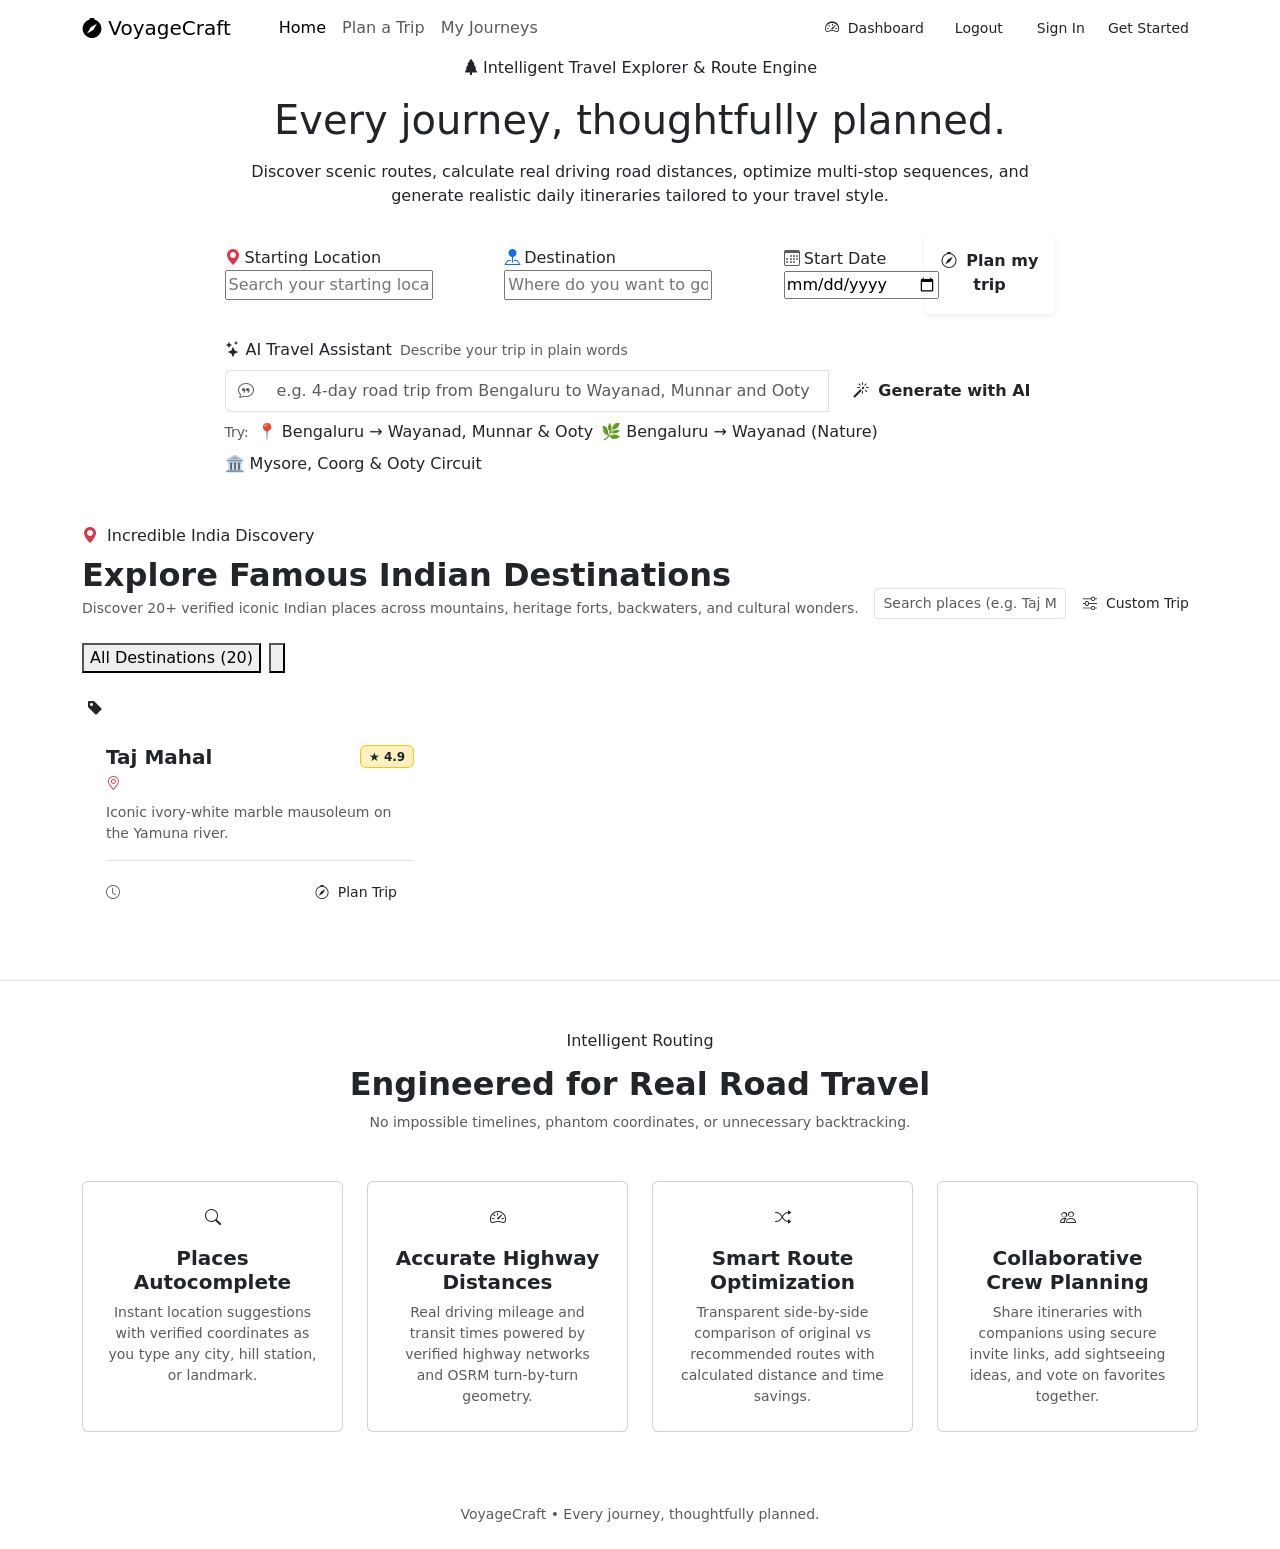
==== src/main/resources/templates/index.html @ 02e1c9e2 "V4" ====
<!DOCTYPE html>
<html lang="en" xmlns:th="http://www.thymeleaf.org">
<head>
    <meta charset="UTF-8">
    <meta name="viewport" content="width=device-width, initial-scale=1.0">
    <title>VoyageCraft — Every journey, thoughtfully planned.</title>
    <!-- Bootstrap 5 CSS -->
    <link href="https://cdn.jsdelivr.net/npm/bootstrap@5.3.3/dist/css/bootstrap.min.css" rel="stylesheet">
    <!-- Bootstrap Icons -->
    <link href="https://cdn.jsdelivr.net/npm/bootstrap-icons@1.11.3/font/bootstrap-icons.min.css" rel="stylesheet">
    <!-- Custom Design System CSS -->
    <link rel="stylesheet" th:href="@{/css/style.css}">
</head>
<body>

    <!-- Navigation Bar -->
    <nav class="navbar navbar-expand-lg navbar-custom">
        <div class="container">
            <a class="navbar-brand" th:href="@{/}">
                <i class="bi bi-compass-fill"></i> VoyageCraft
            </a>
            <button class="navbar-toggler border-0" type="button" data-bs-toggle="collapse" data-bs-target="#navContent">
                <span class="navbar-toggler-icon"></span>
            </button>
            <div class="collapse navbar-collapse" id="navContent">
                <ul class="navbar-nav me-auto mb-2 mb-lg-0 ms-lg-4">
                    <li class="nav-item">
                        <a class="nav-link active" th:href="@{/}">Home</a>
                    </li>
                    <li class="nav-item">
                        <a class="nav-link" th:href="@{/create-trip}">Plan a Trip</a>
                    </li>
                    <li class="nav-item" th:if="${isLoggedIn}">
                        <a class="nav-link" th:href="@{/dashboard}">My Journeys</a>
                    </li>
                </ul>
                <div class="d-flex align-items-center gap-2">
                    <th:block th:if="${isLoggedIn}">
                        <span class="text-muted small me-2 d-none d-md-inline" th:text="${userEmail}"></span>
                        <a th:href="@{/dashboard}" class="btn btn-outline-forest btn-sm">
                            <i class="bi bi-speedometer2 me-1"></i> Dashboard
                        </a>
                        <form th:action="@{/logout}" method="post" class="d-inline">
                            <button type="submit" class="btn btn-sand btn-sm px-3">Logout</button>
                        </form>
                    </th:block>
                    <th:block th:unless="${isLoggedIn}">
                        <a th:href="@{/login}" class="btn btn-outline-forest btn-sm">Sign In</a>
                        <a th:href="@{/register}" class="btn btn-forest btn-sm">Get Started</a>
                    </th:block>
                </div>
            </div>
        </div>
    </nav>

    <!-- Large Scenic Hero Section (Requirement 1) -->
    <section class="scenic-hero text-center">
        <div class="container">
            <div class="row justify-content-center">
                <div class="col-lg-10 col-xl-9">
                    <span class="badge-sage d-inline-flex align-items-center gap-1 mb-3">
                        <i class="bi bi-tree-fill"></i> Intelligent Travel Explorer &amp; Route Engine
                    </span>
                    <h1 class="scenic-hero-title mb-3">Every journey, thoughtfully planned.</h1>
                    <p class="scenic-hero-subtitle mb-4">
                        Discover scenic routes, calculate real driving road distances, optimize multi-stop sequences, and generate realistic daily itineraries tailored to your travel style.
                    </p>

                    <!-- Prominent Trip Planner Bar -->
                    <div class="planner-search-card text-start mx-auto mb-4" style="max-width: 900px;">
                        <form id="heroPlannerForm" onsubmit="handleHeroQuickPlan(event)">
                            <div class="row g-2 align-items-center">
                                <div class="col-md-4">
                                    <div class="planner-input-group">
                                        <label for="heroStartLoc"><i class="bi bi-geo-alt-fill text-danger me-1"></i>Starting Location</label>
                                        <div class="autocomplete-wrapper">
                                            <input type="text" id="heroStartLoc" placeholder="Search your starting location" required autocomplete="off">
                                        </div>
                                    </div>
                                </div>
                                <div class="col-md-4">
                                    <div class="planner-input-group">
                                        <label for="heroDestLoc"><i class="bi bi-pin-map-fill text-primary me-1"></i>Destination</label>
                                        <div class="autocomplete-wrapper">
                                            <input type="text" id="heroDestLoc" placeholder="Where do you want to go?" autocomplete="off">
                                        </div>
                                    </div>
                                </div>
                                <div class="col-md-2">
                                    <div class="planner-input-group">
                                        <label for="heroStartDate"><i class="bi bi-calendar3 text-muted me-1"></i>Start Date</label>
                                        <input type="date" id="heroStartDate" required>
                                    </div>
                                </div>
                                <div class="col-md-2">
                                    <button type="submit" class="btn btn-forest w-100 py-3 d-flex flex-column align-items-center justify-content-center gap-1 shadow-sm">
                                        <span class="fw-bold fs-6"><i class="bi bi-compass me-1"></i> Plan my trip</span>
                                    </button>
                                </div>
                            </div>
                        </form>
                    </div>

                    <!-- Optional AI Trip-Planning Entry Point -->
                    <div class="ai-planner-card text-start mx-auto" style="max-width: 900px;">
                        <div class="d-flex align-items-center gap-2 mb-2">
                            <span class="badge-forest"><i class="bi bi-stars"></i> AI Travel Assistant</span>
                            <span class="small text-muted">Describe your trip in plain words</span>
                        </div>
                        <form onsubmit="handleHeroAiSearch(event)">
                            <div class="input-group">
                                <span class="input-group-text bg-white border-end-0 text-muted">
                                    <i class="bi bi-chat-quote"></i>
                                </span>
                                <input type="text" id="heroPromptInput" class="form-control border-start-0 py-2" 
                                       placeholder="e.g. 4-day road trip from Bengaluru to Wayanad, Munnar and Ooty">
                                <button class="btn btn-forest px-4 fw-semibold" type="submit">
                                    <i class="bi bi-magic me-1"></i> Generate with AI
                                </button>
                            </div>
                        </form>
                        <div class="d-flex flex-wrap gap-2 mt-2 align-items-center">
                            <span class="text-muted small">Try:</span>
                            <span class="ai-chip" onclick="fillHeroPrompt('4-day trip from Bengaluru to Wayanad, Munnar and Ooty')">
                                📍 Bengaluru → Wayanad, Munnar &amp; Ooty
                            </span>
                            <span class="ai-chip" onclick="fillHeroPrompt('3-day weekend trip from Bengaluru to Wayanad with nature and viewpoints')">
                                🌿 Bengaluru → Wayanad (Nature)
                            </span>
                            <span class="ai-chip" onclick="fillHeroPrompt('4-day heritage road trip from Bengaluru to Mysore, Coorg and Ooty')">
                                🏛️ Mysore, Coorg &amp; Ooty Circuit
                            </span>
                        </div>
                    </div>

                </div>
            </div>
        </div>
    </section>

    <!-- Destination Discovery Section: Famous Indian Places (Requirement 2) -->
    <section class="py-5 bg-white border-bottom" id="discoverSection">
        <div class="container">
            <div class="d-flex flex-column flex-md-row justify-content-between align-items-md-end mb-4">
                <div>
                    <span class="badge-sage mb-2 d-inline-block">
                        <i class="bi bi-geo-alt-fill text-danger me-1"></i> Incredible India Discovery
                    </span>
                    <h2 class="fw-bold mb-1">Explore Famous Indian Destinations</h2>
                    <p class="text-muted small mb-0">
                        Discover 20+ verified iconic Indian places across mountains, heritage forts, backwaters, and cultural wonders.
                    </p>
                </div>
                <div class="mt-3 mt-md-0 d-flex gap-2">
                    <input type="text" id="destinationSearchInput" class="form-control form-control-sm" 
                           placeholder="Search places (e.g. Taj Mahal, Coorg)..." style="max-width: 260px;" 
                           oninput="filterIndianDestinations()">
                    <a th:href="@{/create-trip}" class="btn btn-outline-forest btn-sm text-nowrap">
                        <i class="bi bi-sliders me-1"></i> Custom Trip
                    </a>
                </div>
            </div>

            <!-- Category Filter Pills -->
            <div class="d-flex flex-wrap gap-2 mb-4" id="categoryPillsContainer">
                <button type="button" class="indian-dest-pill active" onclick="selectIndianCategory('ALL', this)">
                    All Destinations (20)
                </button>
                <button type="button" class="indian-dest-pill" th:each="cat : ${categories}" 
                        th:text="${cat}" th:data-category="${cat}"
                        onclick="selectIndianCategory(this.dataset.category, this)">
                </button>
            </div>

            <!-- Destinations Grid -->
            <div class="row g-4" id="indianDestinationsGrid">
                <div th:each="dest : ${featuredDestinations}" class="col-md-6 col-lg-4 indian-destination-col"
                     th:data-category="${dest.category}" th:data-name="${dest.name}" th:data-state="${dest.state}">
                    <div class="destination-card h-100 d-flex flex-column">
                        <div class="destination-img-wrap">
                            <img th:src="${dest.imageUrl}" th:alt="${dest.name}" th:data-category="${dest.category}" onerror="handleImageFallback(this, this.getAttribute('data-category'))" loading="lazy">
                            <span class="destination-tag-badge">
                                <i class="bi bi-tag-fill me-1"></i><span th:text="${dest.category}"></span>
                            </span>
                        </div>
                        <div class="p-4 d-flex flex-column flex-grow-1 justify-content-between">
                            <div>
                                <div class="d-flex justify-content-between align-items-start mb-1">
                                    <h5 class="fw-bold mb-0 text-dark" th:text="${dest.name}">Taj Mahal</h5>
                                    <span class="badge bg-warning bg-opacity-25 text-dark fw-bold border border-warning" style="font-size: 0.75rem;">
                                        ★ <span th:text="${dest.rating}">4.9</span>
                                    </span>
                                </div>
                                <div class="text-muted small mb-2">
                                    <i class="bi bi-geo-alt me-1 text-danger"></i><span th:text="${dest.city + ', ' + dest.state}"></span>
                                </div>
                                <p class="text-muted small mb-3" th:text="${dest.description}">Iconic ivory-white marble mausoleum on the Yamuna river.</p>
                            </div>
                            <div class="d-flex justify-content-between align-items-center pt-3 border-top mt-auto">
                                <span class="small text-muted">
                                    <i class="bi bi-clock me-1"></i><span th:text="${dest.idealDuration}"></span>
                                </span>
                                <a th:href="@{'/create-trip?dest=' + ${dest.name}}" class="btn btn-forest btn-sm px-3">
                                    <i class="bi bi-compass me-1"></i> Plan Trip
                                </a>
                            </div>
                        </div>
                    </div>
                </div>
            </div>

            <!-- Empty Search State -->
            <div id="noDestinationsAlert" class="text-center py-5 d-none">
                <i class="bi bi-compass text-muted fs-1 mb-2"></i>
                <h6 class="fw-bold text-dark">No destinations match your search</h6>
                <p class="text-muted small">Try a different category or search query.</p>
                <button type="button" class="btn btn-sand btn-sm" onclick="resetDestinationFilters()">Clear Filters</button>
            </div>
        </div>
    </section>

    <!-- Core Features Section -->
    <section class="py-5" style="background-color: var(--warm-sand-light);">
        <div class="container">
            <div class="text-center mb-5">
                <span class="badge-sage mb-2 d-inline-block">Intelligent Routing</span>
                <h2 class="fw-bold mt-1">Engineered for Real Road Travel</h2>
                <p class="text-muted small">No impossible timelines, phantom coordinates, or unnecessary backtracking.</p>
            </div>

            <div class="row g-4">
                <div class="col-md-6 col-lg-3">
                    <div class="card card-modern h-100 p-4 text-center">
                        <div class="metric-icon forest mx-auto mb-3">
                            <i class="bi bi-search"></i>
                        </div>
                        <h5 class="fw-bold">Places Autocomplete</h5>
                        <p class="text-muted small mb-0">
                            Instant location suggestions with verified coordinates as you type any city, hill station, or landmark.
                        </p>
                    </div>
                </div>

                <div class="col-md-6 col-lg-3">
                    <div class="card card-modern h-100 p-4 text-center">
                        <div class="metric-icon sand mx-auto mb-3">
                            <i class="bi bi-speedometer2"></i>
                        </div>
                        <h5 class="fw-bold">Accurate Highway Distances</h5>
                        <p class="text-muted small mb-0">
                            Real driving mileage and transit times powered by verified highway networks and OSRM turn-by-turn geometry.
                        </p>
                    </div>
                </div>

                <div class="col-md-6 col-lg-3">
                    <div class="card card-modern h-100 p-4 text-center">
                        <div class="metric-icon green mx-auto mb-3">
                            <i class="bi bi-shuffle"></i>
                        </div>
                        <h5 class="fw-bold">Smart Route Optimization</h5>
                        <p class="text-muted small mb-0">
                            Transparent side-by-side comparison of original vs recommended routes with calculated distance and time savings.
                        </p>
                    </div>
                </div>

                <div class="col-md-6 col-lg-3">
                    <div class="card card-modern h-100 p-4 text-center">
                        <div class="metric-icon purple mx-auto mb-3">
                            <i class="bi bi-people"></i>
                        </div>
                        <h5 class="fw-bold">Collaborative Crew Planning</h5>
                        <p class="text-muted small mb-0">
                            Share itineraries with companions using secure invite links, add sightseeing ideas, and vote on favorites together.
                        </p>
                    </div>
                </div>
            </div>
        </div>
    </section>

    <!-- Footer -->
    <footer class="py-4">
        <div class="container text-center">
            <p class="mb-0 text-muted small">VoyageCraft &bull; Every journey, thoughtfully planned.</p>
        </div>
    </footer>

    <!-- Bootstrap 5 JS -->
    <script src="https://cdn.jsdelivr.net/npm/bootstrap@5.3.3/dist/js/bootstrap.bundle.min.js"></script>
    <script th:src="@{/js/app.js}"></script>

    <script>
        document.addEventListener("DOMContentLoaded", () => {
            const startInput = document.getElementById('heroStartLoc');
            const destInput = document.getElementById('heroDestLoc');
            if (startInput) attachPlaceAutocomplete(startInput);
            if (destInput) attachPlaceAutocomplete(destInput);

            // Set default date to tomorrow
            const tomorrow = new Date();
            tomorrow.setDate(tomorrow.getDate() + 1);
            document.getElementById('heroStartDate').value = tomorrow.toISOString().split('T')[0];
        });

        function handleHeroQuickPlan(e) {
            e.preventDefault();
            const start = document.getElementById('heroStartLoc').value.trim();
            const dest = document.getElementById('heroDestLoc').value.trim();
            const startDate = document.getElementById('heroStartDate').value;

            let url = '/create-trip?start=' + encodeURIComponent(start);
            if (dest) url += '&dest=' + encodeURIComponent(dest);
            if (startDate) url += '&startDate=' + encodeURIComponent(startDate);
            window.location.href = url;
        }

        function fillHeroPrompt(text) {
            document.getElementById('heroPromptInput').value = text;
        }

        function handleHeroAiSearch(e) {
            e.preventDefault();
            const text = document.getElementById('heroPromptInput').value.trim();
            if (text) {
                window.location.href = '/create-trip?prompt=' + encodeURIComponent(text);
            } else {
                window.location.href = '/create-trip';
            }
        }

        // Indian Destination Discovery Filtering (Requirement 2)
        let currentSelectedCategory = 'ALL';

        function selectIndianCategory(category, btn) {
            currentSelectedCategory = category;
            document.querySelectorAll('.indian-dest-pill').forEach(p => p.classList.remove('active'));
            if (btn) btn.classList.add('active');
            filterIndianDestinations();
        }

        function filterIndianDestinations() {
            const query = (document.getElementById('destinationSearchInput')?.value || '').toLowerCase().trim();
            const cols = document.querySelectorAll('.indian-destination-col');
            let visibleCount = 0;

            cols.forEach(col => {
                const cat = (col.dataset.category || '').toLowerCase();
                const name = (col.dataset.name || '').toLowerCase();
                const state = (col.dataset.state || '').toLowerCase();

                const matchesCat = (currentSelectedCategory === 'ALL' || cat === currentSelectedCategory.toLowerCase());
                const matchesQuery = (!query || name.includes(query) || state.includes(query) || cat.includes(query));

                if (matchesCat && matchesQuery) {
                    col.style.display = '';
                    visibleCount++;
                } else {
                    col.style.display = 'none';
                }
            });

            const alertBox = document.getElementById('noDestinationsAlert');
            if (alertBox) {
                alertBox.classList.toggle('d-none', visibleCount > 0);
            }
        }

        function resetDestinationFilters() {
            currentSelectedCategory = 'ALL';
            const searchInput = document.getElementById('destinationSearchInput');
            if (searchInput) searchInput.value = '';
            document.querySelectorAll('.indian-dest-pill').forEach((p, idx) => {
                p.classList.toggle('active', idx === 0);
            });
            filterIndianDestinations();
        }
    </script>
</body>
</html>
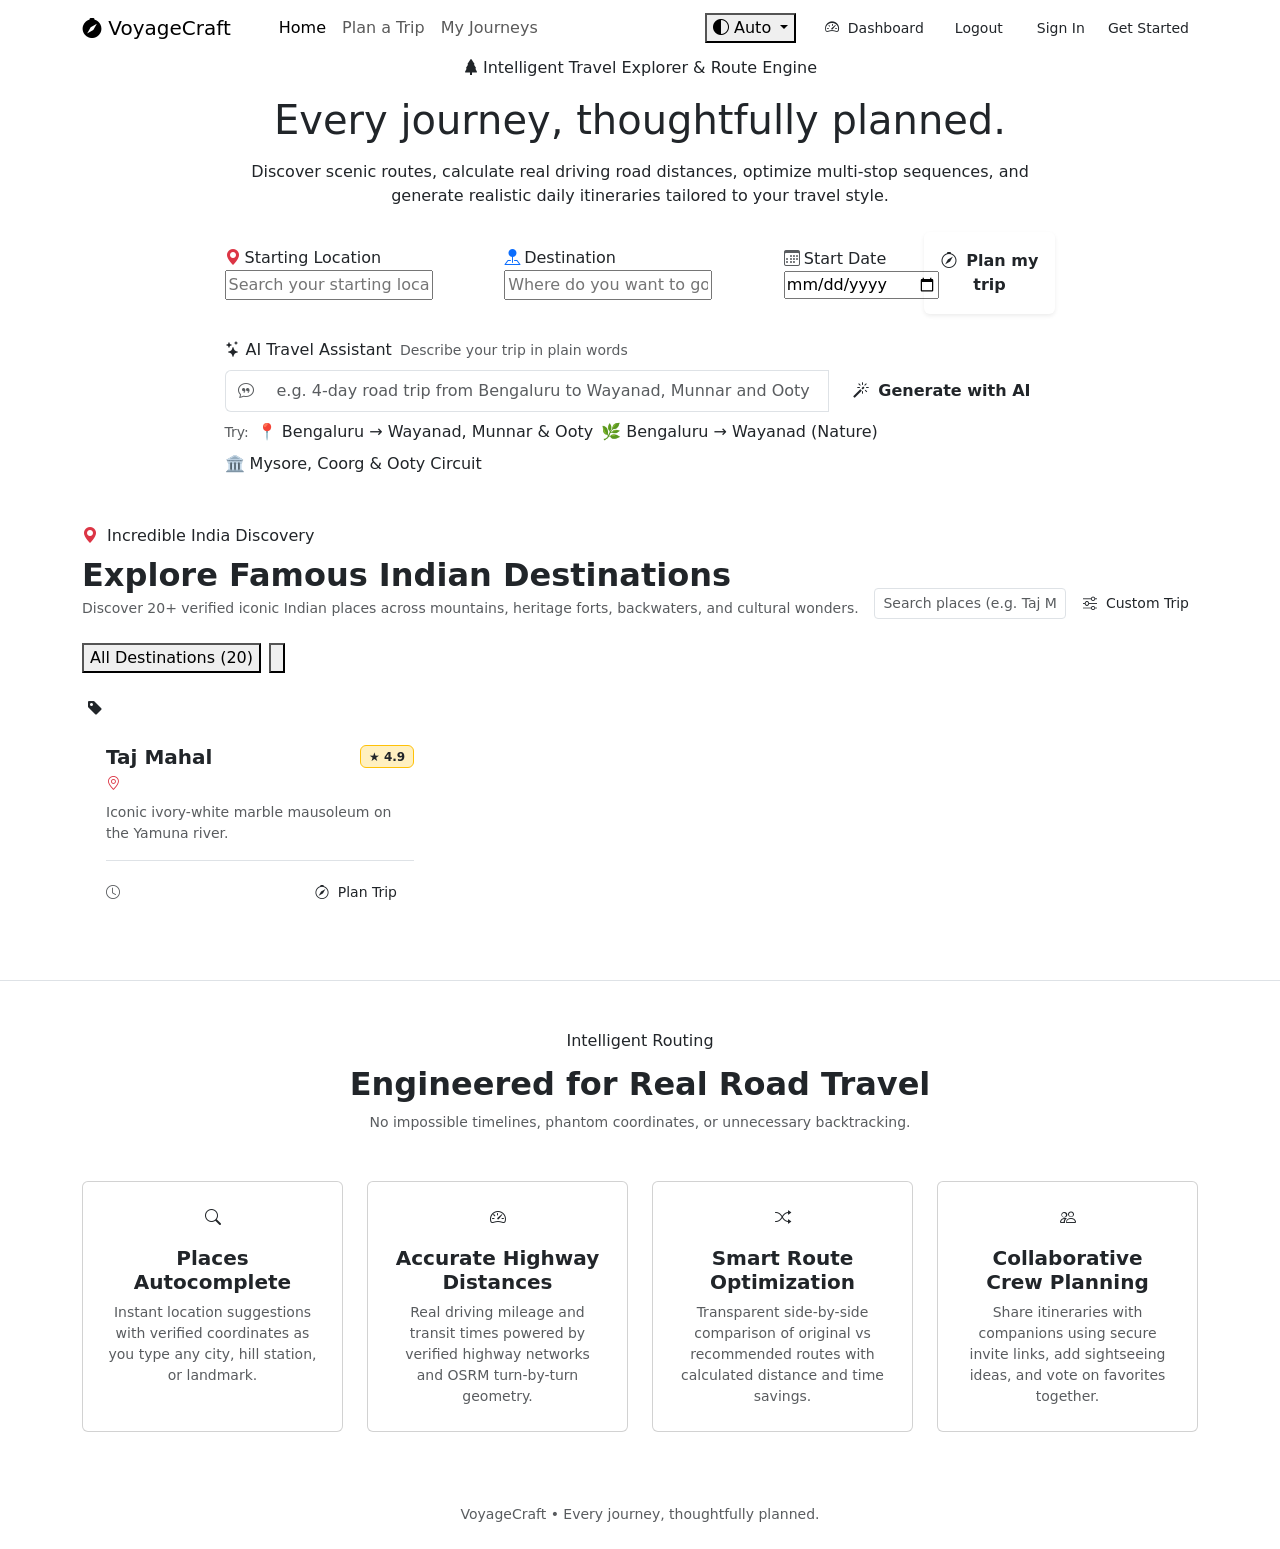
==== commit cee62f04: "V4 might changed" ====
--- a/src/main/resources/templates/index.html
+++ b/src/main/resources/templates/index.html
@@ -10,6 +10,15 @@
     <link href="https://cdn.jsdelivr.net/npm/bootstrap-icons@1.11.3/font/bootstrap-icons.min.css" rel="stylesheet">
     <!-- Custom Design System CSS -->
     <link rel="stylesheet" th:href="@{/css/style.css}">
+    <script>
+        (function() {
+            const storedTheme = localStorage.getItem('voyagecraft_theme') || 'system';
+            const effectiveTheme = storedTheme === 'system'
+                ? (window.matchMedia && window.matchMedia('(prefers-color-scheme: dark)').matches ? 'dark' : 'light')
+                : storedTheme;
+            document.documentElement.setAttribute('data-theme', effectiveTheme);
+        })();
+    </script>
 </head>
 <body>
 
@@ -35,6 +44,18 @@
                     </li>
                 </ul>
                 <div class="d-flex align-items-center gap-2">
+                    <!-- Theme Selector Dropdown -->
+                    <div class="dropdown me-1">
+                        <button class="theme-selector-btn dropdown-toggle" type="button" id="themeDropdownBtn" data-bs-toggle="dropdown" aria-expanded="false" title="Switch Theme">
+                            <i class="bi bi-circle-half theme-icon-active"></i>
+                            <span class="d-none d-md-inline theme-name-active">Auto</span>
+                        </button>
+                        <ul class="dropdown-menu dropdown-menu-end shadow-sm" aria-labelledby="themeDropdownBtn">
+                            <li><button class="dropdown-item d-flex align-items-center gap-2 small" type="button" onclick="themeManager.setTheme('light')"><i class="bi bi-sun-fill text-warning"></i> Light</button></li>
+                            <li><button class="dropdown-item d-flex align-items-center gap-2 small" type="button" onclick="themeManager.setTheme('dark')"><i class="bi bi-moon-stars-fill text-info"></i> Dark</button></li>
+                            <li><button class="dropdown-item d-flex align-items-center gap-2 small" type="button" onclick="themeManager.setTheme('system')"><i class="bi bi-display text-muted"></i> System Auto</button></li>
+                        </ul>
+                    </div>
                     <th:block th:if="${isLoggedIn}">
                         <span class="text-muted small me-2 d-none d-md-inline" th:text="${userEmail}"></span>
                         <a th:href="@{/dashboard}" class="btn btn-outline-forest btn-sm">
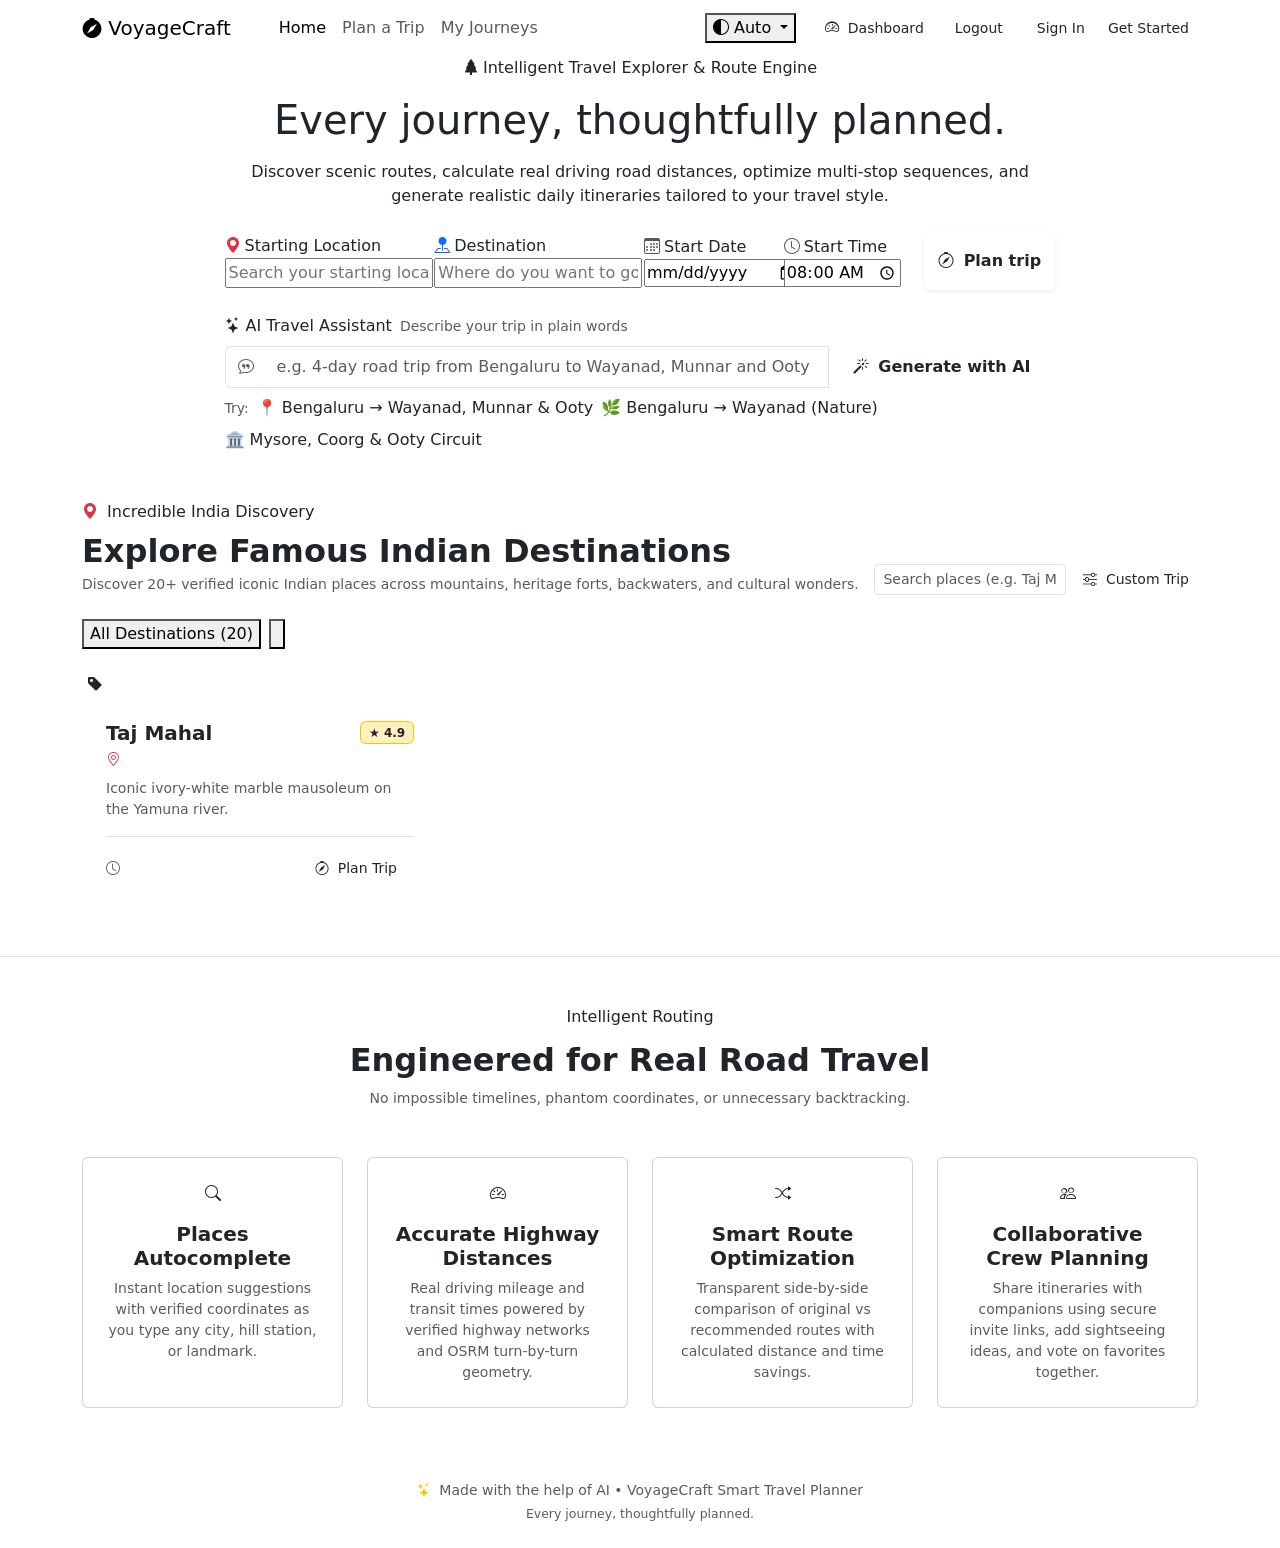
==== commit 4d5a1202: "v6" ====
--- a/src/main/resources/templates/index.html
+++ b/src/main/resources/templates/index.html
@@ -88,10 +88,10 @@
                     </p>
 
                     <!-- Prominent Trip Planner Bar -->
-                    <div class="planner-search-card text-start mx-auto mb-4" style="max-width: 900px;">
+                    <div class="planner-search-card text-start mx-auto mb-4" style="max-width: 960px;">
                         <form id="heroPlannerForm" onsubmit="handleHeroQuickPlan(event)">
                             <div class="row g-2 align-items-center">
-                                <div class="col-md-4">
+                                <div class="col-lg-3 col-md-6">
                                     <div class="planner-input-group">
                                         <label for="heroStartLoc"><i class="bi bi-geo-alt-fill text-danger me-1"></i>Starting Location</label>
                                         <div class="autocomplete-wrapper">
@@ -99,7 +99,7 @@
                                         </div>
                                     </div>
                                 </div>
-                                <div class="col-md-4">
+                                <div class="col-lg-3 col-md-6">
                                     <div class="planner-input-group">
                                         <label for="heroDestLoc"><i class="bi bi-pin-map-fill text-primary me-1"></i>Destination</label>
                                         <div class="autocomplete-wrapper">
@@ -107,15 +107,21 @@
                                         </div>
                                     </div>
                                 </div>
-                                <div class="col-md-2">
+                                <div class="col-lg-2 col-md-4 col-sm-6">
                                     <div class="planner-input-group">
                                         <label for="heroStartDate"><i class="bi bi-calendar3 text-muted me-1"></i>Start Date</label>
                                         <input type="date" id="heroStartDate" required>
                                     </div>
                                 </div>
-                                <div class="col-md-2">
+                                <div class="col-lg-2 col-md-4 col-sm-6">
+                                    <div class="planner-input-group">
+                                        <label for="heroStartTime"><i class="bi bi-clock text-muted me-1"></i>Start Time</label>
+                                        <input type="time" id="heroStartTime" value="08:00" required>
+                                    </div>
+                                </div>
+                                <div class="col-lg-2 col-md-4 col-12">
                                     <button type="submit" class="btn btn-forest w-100 py-3 d-flex flex-column align-items-center justify-content-center gap-1 shadow-sm">
-                                        <span class="fw-bold fs-6"><i class="bi bi-compass me-1"></i> Plan my trip</span>
+                                        <span class="fw-bold fs-6"><i class="bi bi-compass me-1"></i> Plan trip</span>
                                     </button>
                                 </div>
                             </div>
@@ -304,7 +310,10 @@
     <!-- Footer -->
     <footer class="py-4">
         <div class="container text-center">
-            <p class="mb-0 text-muted small">VoyageCraft &bull; Every journey, thoughtfully planned.</p>
+            <p class="mb-1 text-muted small">
+                <i class="bi bi-stars text-warning me-1"></i> Made with the help of AI &bull; VoyageCraft Smart Travel Planner
+            </p>
+            <p class="mb-0 text-muted extra-small" style="font-size: 0.78rem;">Every journey, thoughtfully planned.</p>
         </div>
     </footer>
 
@@ -330,10 +339,12 @@
             const start = document.getElementById('heroStartLoc').value.trim();
             const dest = document.getElementById('heroDestLoc').value.trim();
             const startDate = document.getElementById('heroStartDate').value;
+            const startTime = (document.getElementById('heroStartTime')?.value || '08:00').trim();
 
             let url = '/create-trip?start=' + encodeURIComponent(start);
             if (dest) url += '&dest=' + encodeURIComponent(dest);
             if (startDate) url += '&startDate=' + encodeURIComponent(startDate);
+            if (startTime) url += '&startTime=' + encodeURIComponent(startTime);
             window.location.href = url;
         }
 
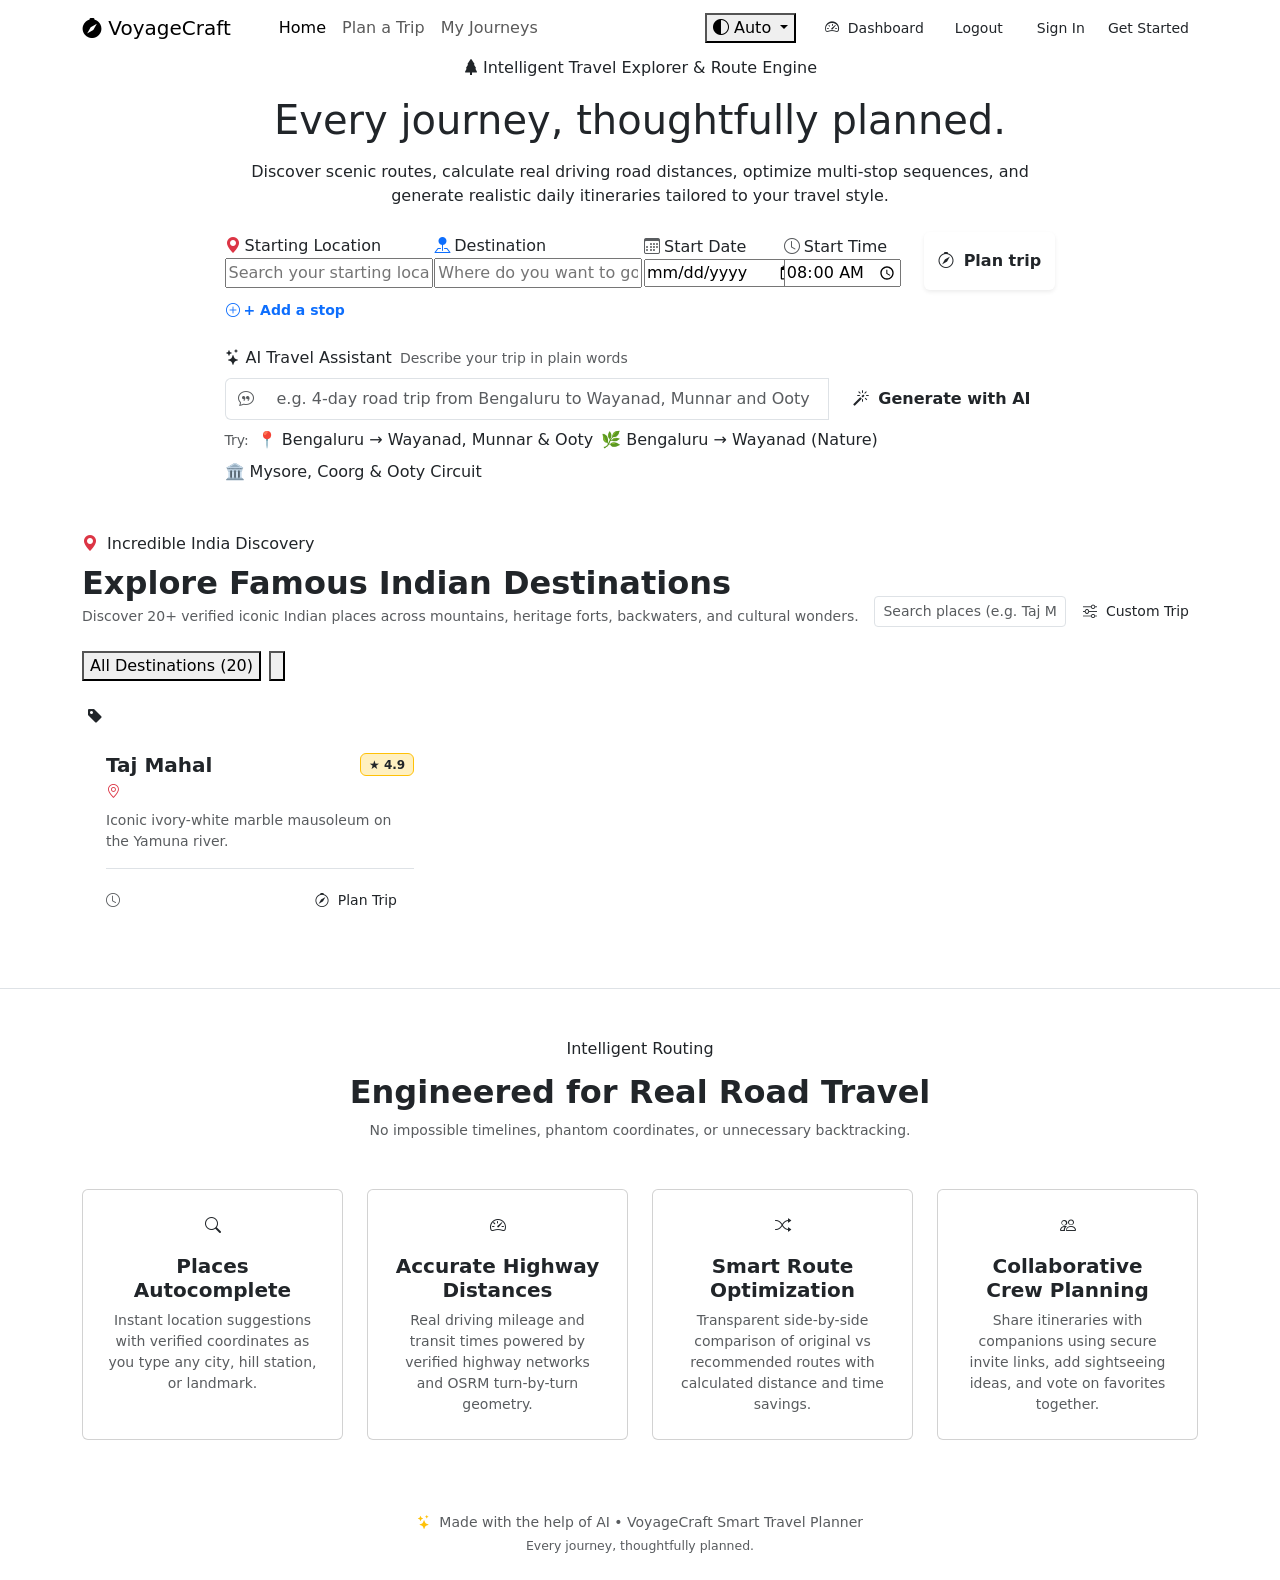
==== commit 6e8500e0: "v7" ====
--- a/src/main/resources/templates/index.html
+++ b/src/main/resources/templates/index.html
@@ -103,7 +103,7 @@
                                     <div class="planner-input-group">
                                         <label for="heroDestLoc"><i class="bi bi-pin-map-fill text-primary me-1"></i>Destination</label>
                                         <div class="autocomplete-wrapper">
-                                            <input type="text" id="heroDestLoc" placeholder="Where do you want to go?" autocomplete="off">
+                                            <input type="text" id="heroDestLoc" placeholder="Where do you want to go?" required autocomplete="off">
                                         </div>
                                     </div>
                                 </div>
@@ -124,6 +124,13 @@
                                         <span class="fw-bold fs-6"><i class="bi bi-compass me-1"></i> Plan trip</span>
                                     </button>
                                 </div>
+                            </div>
+                            <!-- Optional Intermediate Stops Container (Requirement 3: Hyderabad -> Add a stop -> Kurnool -> Bengaluru) -->
+                            <div id="heroStopsContainer" class="mt-1"></div>
+                            <div class="mt-2 text-start">
+                                <button type="button" class="btn btn-sm btn-link text-decoration-none text-forest p-0 fw-semibold" id="heroAddStopBtn" onclick="addHeroStop()">
+                                    <i class="bi bi-plus-circle me-1"></i>+ Add a stop
+                                </button>
                             </div>
                         </form>
                     </div>
@@ -334,6 +341,30 @@
             document.getElementById('heroStartDate').value = tomorrow.toISOString().split('T')[0];
         });
 
+        function addHeroStop() {
+            const container = document.getElementById('heroStopsContainer');
+            if (!container) return;
+            const stopDiv = document.createElement('div');
+            stopDiv.className = 'd-flex align-items-center gap-2 mt-2 hero-stop-row';
+            stopDiv.innerHTML = `
+                <div class="planner-input-group flex-grow-1 mb-0 py-2">
+                    <label class="small text-muted mb-0"><i class="bi bi-geo text-warning me-1"></i>Intermediate Stop</label>
+                    <div class="autocomplete-wrapper">
+                        <input type="text" class="hero-stop-input" placeholder="Stop along the way (e.g. Kurnool)" autocomplete="off">
+                    </div>
+                </div>
+                <button type="button" class="btn btn-sm btn-outline-danger px-2 py-2" title="Remove this stop" onclick="this.closest('.hero-stop-row').remove()">
+                    <i class="bi bi-x-lg"></i>
+                </button>
+            `;
+            container.appendChild(stopDiv);
+            const input = stopDiv.querySelector('.hero-stop-input');
+            if (input && window.attachPlaceAutocomplete) {
+                window.attachPlaceAutocomplete(input);
+                input.focus();
+            }
+        }
+
         function handleHeroQuickPlan(e) {
             e.preventDefault();
             const start = document.getElementById('heroStartLoc').value.trim();
@@ -341,8 +372,48 @@
             const startDate = document.getElementById('heroStartDate').value;
             const startTime = (document.getElementById('heroStartTime')?.value || '08:00').trim();
 
+            if (!start) {
+                alert('Please enter a starting location.');
+                return;
+            }
+            if (!dest) {
+                alert('Please enter a destination.');
+                return;
+            }
+            if (start.toLowerCase() === dest.toLowerCase()) {
+                alert('Starting location and destination cannot be identical. Please choose a different destination.');
+                return;
+            }
+
             let url = '/create-trip?start=' + encodeURIComponent(start);
-            if (dest) url += '&dest=' + encodeURIComponent(dest);
+
+            // Collect intermediate stops
+            const stopInputs = document.querySelectorAll('#heroStopsContainer .hero-stop-input');
+            const seenStops = new Set();
+            seenStops.add(start.toLowerCase());
+
+            for (const input of stopInputs) {
+                const val = input.value.trim();
+                if (val) {
+                    const lower = val.toLowerCase();
+                    if (lower === start.toLowerCase()) {
+                        alert('Intermediate stop "' + val + '" cannot be identical to the starting location.');
+                        return;
+                    }
+                    if (lower === dest.toLowerCase()) {
+                        alert('Intermediate stop "' + val + '" cannot be identical to the destination.');
+                        return;
+                    }
+                    if (seenStops.has(lower)) {
+                        alert('Duplicate stop "' + val + '" detected. Each stop should be unique.');
+                        return;
+                    }
+                    seenStops.add(lower);
+                    url += '&stops=' + encodeURIComponent(val);
+                }
+            }
+
+            url += '&dest=' + encodeURIComponent(dest);
             if (startDate) url += '&startDate=' + encodeURIComponent(startDate);
             if (startTime) url += '&startTime=' + encodeURIComponent(startTime);
             window.location.href = url;
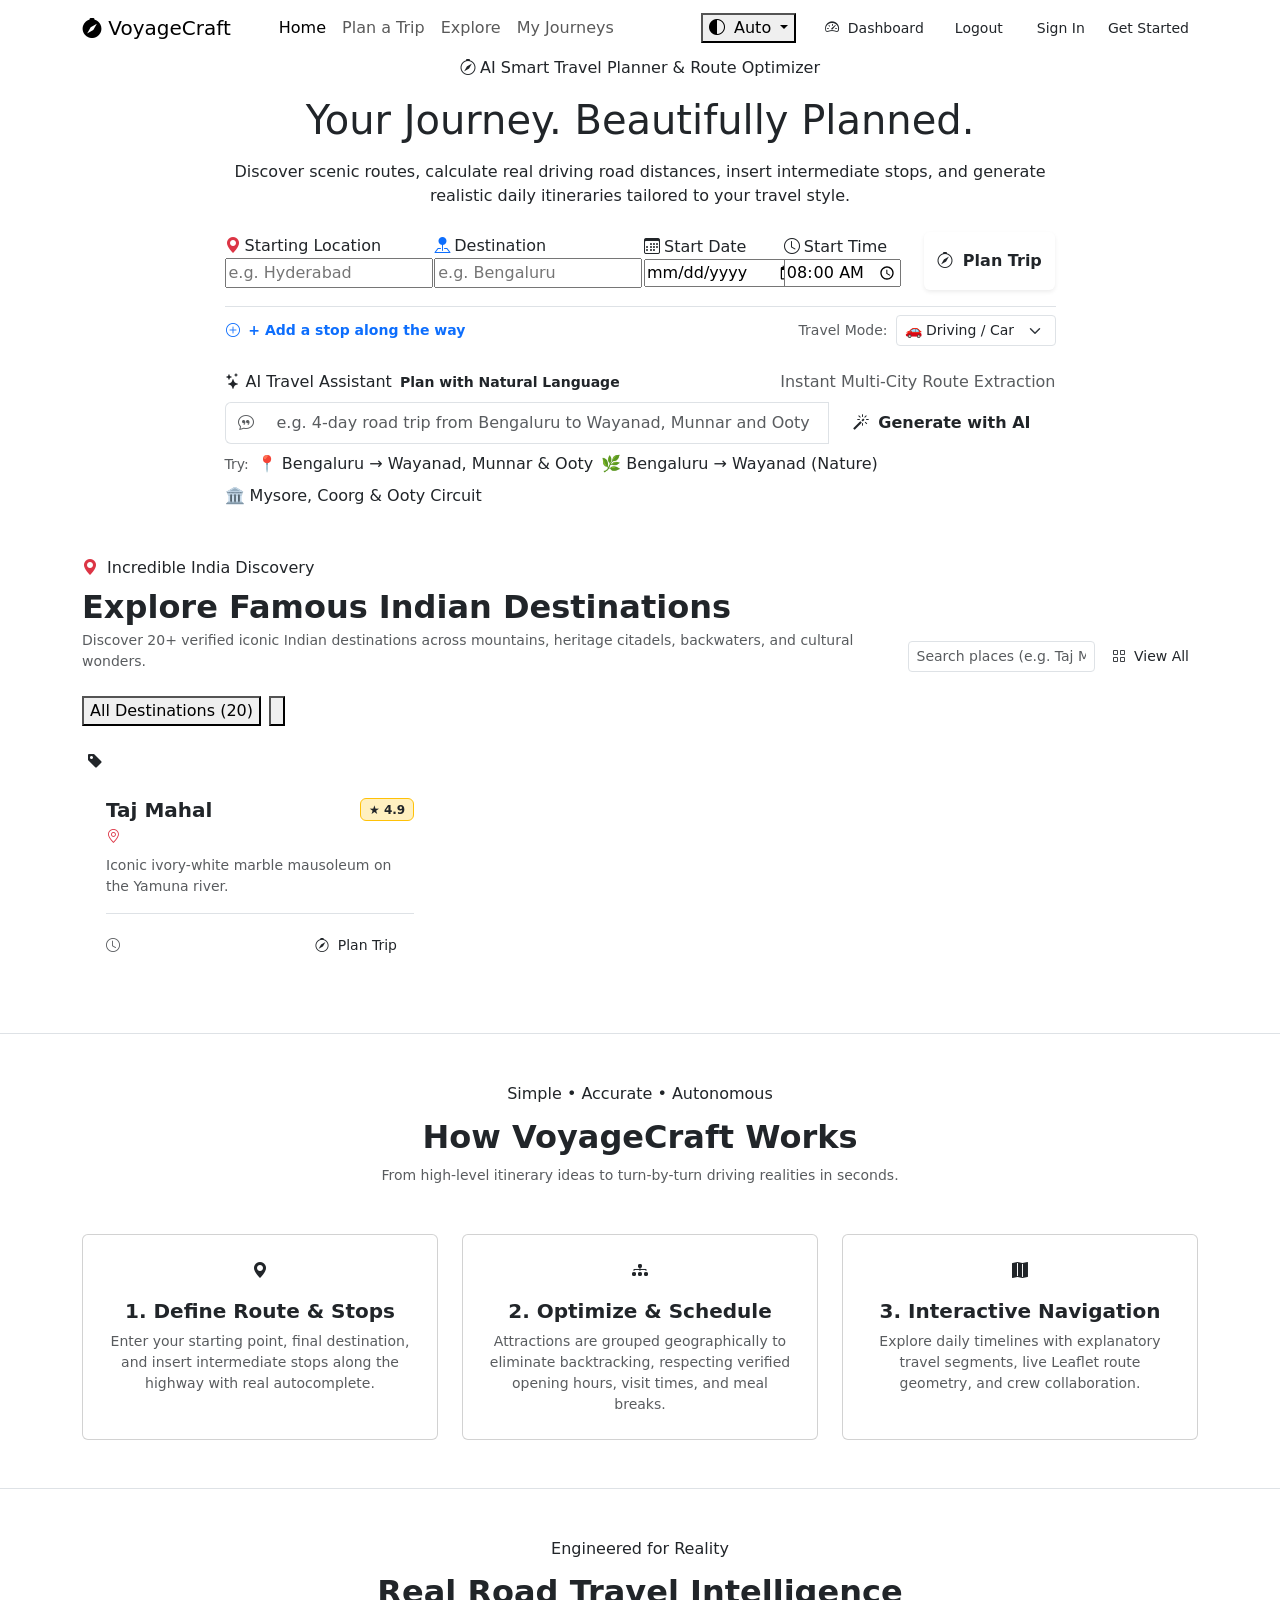
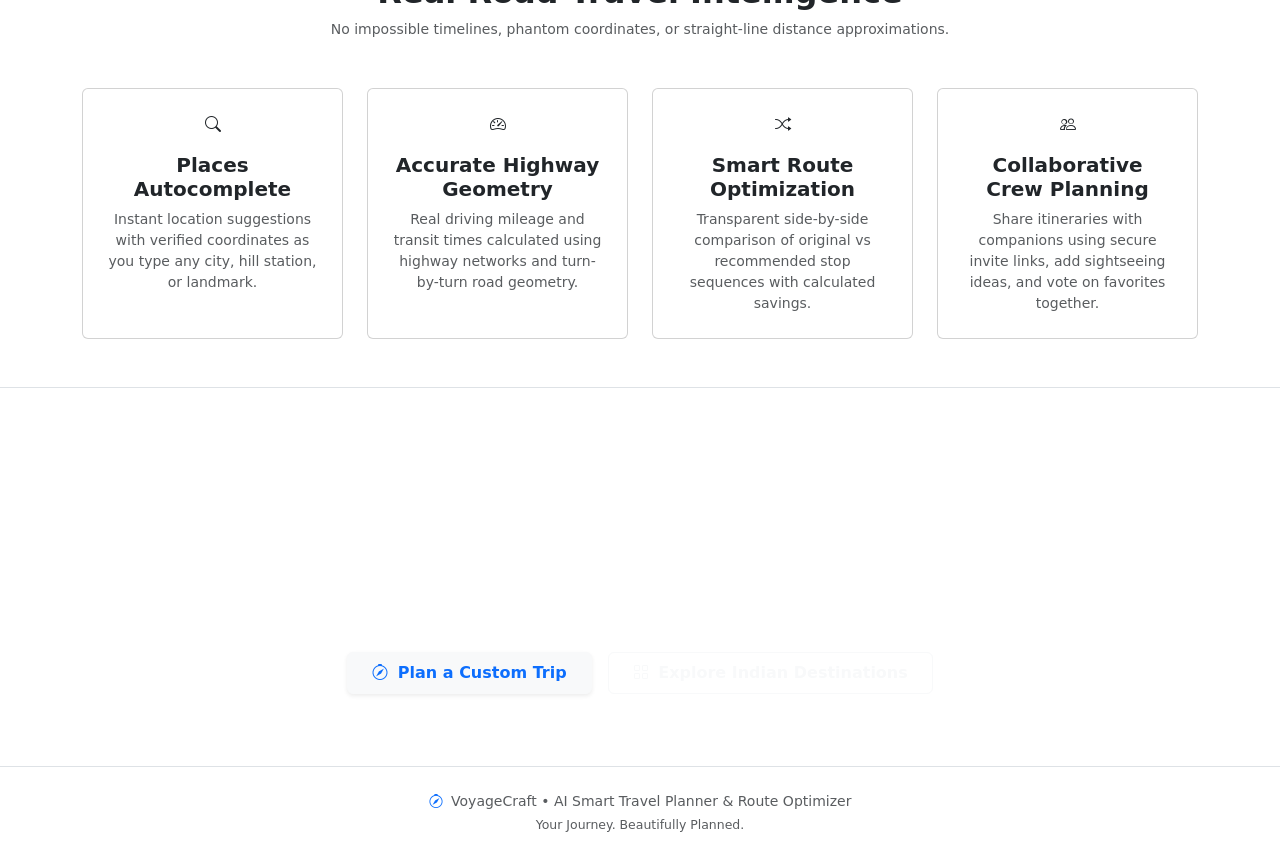
==== commit 58f05c60: "v8" ====
--- a/src/main/resources/templates/index.html
+++ b/src/main/resources/templates/index.html
@@ -3,7 +3,7 @@
 <head>
     <meta charset="UTF-8">
     <meta name="viewport" content="width=device-width, initial-scale=1.0">
-    <title>VoyageCraft — Every journey, thoughtfully planned.</title>
+    <title>VoyageCraft — Your Journey. Beautifully Planned.</title>
     <!-- Bootstrap 5 CSS -->
     <link href="https://cdn.jsdelivr.net/npm/bootstrap@5.3.3/dist/css/bootstrap.min.css" rel="stylesheet">
     <!-- Bootstrap Icons -->
@@ -39,6 +39,9 @@
                     <li class="nav-item">
                         <a class="nav-link" th:href="@{/create-trip}">Plan a Trip</a>
                     </li>
+                    <li class="nav-item">
+                        <a class="nav-link" th:href="@{/explore}">Explore</a>
+                    </li>
                     <li class="nav-item" th:if="${isLoggedIn}">
                         <a class="nav-link" th:href="@{/dashboard}">My Journeys</a>
                     </li>
@@ -48,7 +51,7 @@
                     <div class="dropdown me-1">
                         <button class="theme-selector-btn dropdown-toggle" type="button" id="themeDropdownBtn" data-bs-toggle="dropdown" aria-expanded="false" title="Switch Theme">
                             <i class="bi bi-circle-half theme-icon-active"></i>
-                            <span class="d-none d-md-inline theme-name-active">Auto</span>
+                            <span class="d-none d-md-inline theme-name-active ms-1">Auto</span>
                         </button>
                         <ul class="dropdown-menu dropdown-menu-end shadow-sm" aria-labelledby="themeDropdownBtn">
                             <li><button class="dropdown-item d-flex align-items-center gap-2 small" type="button" onclick="themeManager.setTheme('light')"><i class="bi bi-sun-fill text-warning"></i> Light</button></li>
@@ -74,28 +77,28 @@
         </div>
     </nav>
 
-    <!-- Large Scenic Hero Section (Requirement 1) -->
+    <!-- Large Scenic Hero Section (Requirement 1 & 3) -->
     <section class="scenic-hero text-center">
         <div class="container">
             <div class="row justify-content-center">
                 <div class="col-lg-10 col-xl-9">
                     <span class="badge-sage d-inline-flex align-items-center gap-1 mb-3">
-                        <i class="bi bi-tree-fill"></i> Intelligent Travel Explorer &amp; Route Engine
+                        <i class="bi bi-compass"></i> AI Smart Travel Planner &amp; Route Optimizer
                     </span>
-                    <h1 class="scenic-hero-title mb-3">Every journey, thoughtfully planned.</h1>
+                    <h1 class="scenic-hero-title mb-3">Your Journey. Beautifully Planned.</h1>
                     <p class="scenic-hero-subtitle mb-4">
-                        Discover scenic routes, calculate real driving road distances, optimize multi-stop sequences, and generate realistic daily itineraries tailored to your travel style.
+                        Discover scenic routes, calculate real driving road distances, insert intermediate stops, and generate realistic daily itineraries tailored to your travel style.
                     </p>
 
                     <!-- Prominent Trip Planner Bar -->
-                    <div class="planner-search-card text-start mx-auto mb-4" style="max-width: 960px;">
+                    <div class="planner-search-card text-start mx-auto mb-4" style="max-width: 980px;">
                         <form id="heroPlannerForm" onsubmit="handleHeroQuickPlan(event)">
                             <div class="row g-2 align-items-center">
                                 <div class="col-lg-3 col-md-6">
                                     <div class="planner-input-group">
                                         <label for="heroStartLoc"><i class="bi bi-geo-alt-fill text-danger me-1"></i>Starting Location</label>
                                         <div class="autocomplete-wrapper">
-                                            <input type="text" id="heroStartLoc" placeholder="Search your starting location" required autocomplete="off">
+                                            <input type="text" id="heroStartLoc" placeholder="e.g. Hyderabad" required autocomplete="off">
                                         </div>
                                     </div>
                                 </div>
@@ -103,43 +106,57 @@
                                     <div class="planner-input-group">
                                         <label for="heroDestLoc"><i class="bi bi-pin-map-fill text-primary me-1"></i>Destination</label>
                                         <div class="autocomplete-wrapper">
-                                            <input type="text" id="heroDestLoc" placeholder="Where do you want to go?" required autocomplete="off">
+                                            <input type="text" id="heroDestLoc" placeholder="e.g. Bengaluru" required autocomplete="off">
                                         </div>
                                     </div>
                                 </div>
                                 <div class="col-lg-2 col-md-4 col-sm-6">
                                     <div class="planner-input-group">
-                                        <label for="heroStartDate"><i class="bi bi-calendar3 text-muted me-1"></i>Start Date</label>
+                                        <label for="heroStartDate"><i class="bi bi-calendar3 me-1"></i>Start Date</label>
                                         <input type="date" id="heroStartDate" required>
                                     </div>
                                 </div>
                                 <div class="col-lg-2 col-md-4 col-sm-6">
                                     <div class="planner-input-group">
-                                        <label for="heroStartTime"><i class="bi bi-clock text-muted me-1"></i>Start Time</label>
+                                        <label for="heroStartTime"><i class="bi bi-clock me-1"></i>Start Time</label>
                                         <input type="time" id="heroStartTime" value="08:00" required>
                                     </div>
                                 </div>
                                 <div class="col-lg-2 col-md-4 col-12">
                                     <button type="submit" class="btn btn-forest w-100 py-3 d-flex flex-column align-items-center justify-content-center gap-1 shadow-sm">
-                                        <span class="fw-bold fs-6"><i class="bi bi-compass me-1"></i> Plan trip</span>
+                                        <span class="fw-bold fs-6"><i class="bi bi-compass me-1"></i> Plan Trip</span>
                                     </button>
                                 </div>
                             </div>
-                            <!-- Optional Intermediate Stops Container (Requirement 3: Hyderabad -> Add a stop -> Kurnool -> Bengaluru) -->
+
+                            <!-- Optional Intermediate Stops Container (Hyderabad -> Add a stop -> Kurnool -> Bengaluru) -->
                             <div id="heroStopsContainer" class="mt-1"></div>
-                            <div class="mt-2 text-start">
-                                <button type="button" class="btn btn-sm btn-link text-decoration-none text-forest p-0 fw-semibold" id="heroAddStopBtn" onclick="addHeroStop()">
-                                    <i class="bi bi-plus-circle me-1"></i>+ Add a stop
+
+                            <div class="d-flex flex-wrap justify-content-between align-items-center mt-3 pt-2 border-top">
+                                <button type="button" class="btn btn-sm btn-link text-decoration-none text-primary p-0 fw-semibold" id="heroAddStopBtn" onclick="addHeroStop()">
+                                    <i class="bi bi-plus-circle me-1"></i> + Add a stop along the way
                                 </button>
+                                <div class="d-flex align-items-center gap-2 mt-2 mt-sm-0">
+                                    <span class="small text-muted">Travel Mode:</span>
+                                    <select id="heroTransportMode" class="form-select form-select-sm" style="width: auto;">
+                                        <option value="CAR" selected>🚗 Driving / Car</option>
+                                        <option value="BIKE">🏍️ Motorcycle</option>
+                                        <option value="PUBLIC_TRANSPORT">🚌 Public Transit</option>
+                                        <option value="WALKING">🚶 Walking</option>
+                                    </select>
+                                </div>
                             </div>
                         </form>
                     </div>
 
-                    <!-- Optional AI Trip-Planning Entry Point -->
-                    <div class="ai-planner-card text-start mx-auto" style="max-width: 900px;">
-                        <div class="d-flex align-items-center gap-2 mb-2">
-                            <span class="badge-forest"><i class="bi bi-stars"></i> AI Travel Assistant</span>
-                            <span class="small text-muted">Describe your trip in plain words</span>
+                    <!-- AI Trip-Planning Entry Point (Clearly Separated) -->
+                    <div class="ai-planner-card text-start mx-auto" style="max-width: 980px;">
+                        <div class="d-flex align-items-center justify-content-between mb-2">
+                            <div class="d-flex align-items-center gap-2">
+                                <span class="badge-forest"><i class="bi bi-stars"></i> AI Travel Assistant</span>
+                                <span class="small fw-semibold text-dark">Plan with Natural Language</span>
+                            </div>
+                            <span class="text-muted extra-small d-none d-sm-inline">Instant Multi-City Route Extraction</span>
                         </div>
                         <form onsubmit="handleHeroAiSearch(event)">
                             <div class="input-group">
@@ -172,7 +189,7 @@
         </div>
     </section>
 
-    <!-- Destination Discovery Section: Famous Indian Places (Requirement 2) -->
+    <!-- Destination Discovery Section: Famous Indian Places -->
     <section class="py-5 bg-white border-bottom" id="discoverSection">
         <div class="container">
             <div class="d-flex flex-column flex-md-row justify-content-between align-items-md-end mb-4">
@@ -182,15 +199,15 @@
                     </span>
                     <h2 class="fw-bold mb-1">Explore Famous Indian Destinations</h2>
                     <p class="text-muted small mb-0">
-                        Discover 20+ verified iconic Indian places across mountains, heritage forts, backwaters, and cultural wonders.
+                        Discover 20+ verified iconic Indian destinations across mountains, heritage citadels, backwaters, and cultural wonders.
                     </p>
                 </div>
                 <div class="mt-3 mt-md-0 d-flex gap-2">
                     <input type="text" id="destinationSearchInput" class="form-control form-control-sm" 
                            placeholder="Search places (e.g. Taj Mahal, Coorg)..." style="max-width: 260px;" 
                            oninput="filterIndianDestinations()">
-                    <a th:href="@{/create-trip}" class="btn btn-outline-forest btn-sm text-nowrap">
-                        <i class="bi bi-sliders me-1"></i> Custom Trip
+                    <a th:href="@{/explore}" class="btn btn-outline-forest btn-sm text-nowrap">
+                        <i class="bi bi-grid me-1"></i> View All
                     </a>
                 </div>
             </div>
@@ -253,19 +270,65 @@
         </div>
     </section>
 
-    <!-- Core Features Section -->
-    <section class="py-5" style="background-color: var(--warm-sand-light);">
+    <!-- How VoyageCraft Works -->
+    <section class="py-5" style="background-color: var(--bg-main);">
         <div class="container">
             <div class="text-center mb-5">
-                <span class="badge-sage mb-2 d-inline-block">Intelligent Routing</span>
-                <h2 class="fw-bold mt-1">Engineered for Real Road Travel</h2>
-                <p class="text-muted small">No impossible timelines, phantom coordinates, or unnecessary backtracking.</p>
+                <span class="badge-sage mb-2 d-inline-block">Simple &bull; Accurate &bull; Autonomous</span>
+                <h2 class="fw-bold mt-1">How VoyageCraft Works</h2>
+                <p class="text-muted small" style="max-width: 600px; margin: 0 auto;">From high-level itinerary ideas to turn-by-turn driving realities in seconds.</p>
+            </div>
+            <div class="row g-4">
+                <div class="col-md-4">
+                    <div class="card card-modern h-100 p-4 text-center">
+                        <div class="metric-icon blue mx-auto mb-3">
+                            <i class="bi bi-geo-alt-fill"></i>
+                        </div>
+                        <h5 class="fw-bold">1. Define Route &amp; Stops</h5>
+                        <p class="text-muted small mb-0">
+                            Enter your starting point, final destination, and insert intermediate stops along the highway with real autocomplete.
+                        </p>
+                    </div>
+                </div>
+                <div class="col-md-4">
+                    <div class="card card-modern h-100 p-4 text-center">
+                        <div class="metric-icon green mx-auto mb-3">
+                            <i class="bi bi-diagram-3-fill"></i>
+                        </div>
+                        <h5 class="fw-bold">2. Optimize &amp; Schedule</h5>
+                        <p class="text-muted small mb-0">
+                            Attractions are grouped geographically to eliminate backtracking, respecting verified opening hours, visit times, and meal breaks.
+                        </p>
+                    </div>
+                </div>
+                <div class="col-md-4">
+                    <div class="card card-modern h-100 p-4 text-center">
+                        <div class="metric-icon purple mx-auto mb-3">
+                            <i class="bi bi-map-fill"></i>
+                        </div>
+                        <h5 class="fw-bold">3. Interactive Navigation</h5>
+                        <p class="text-muted small mb-0">
+                            Explore daily timelines with explanatory travel segments, live Leaflet route geometry, and crew collaboration.
+                        </p>
+                    </div>
+                </div>
+            </div>
+        </div>
+    </section>
+
+    <!-- Core Features Section -->
+    <section class="py-5 bg-white border-top border-bottom">
+        <div class="container">
+            <div class="text-center mb-5">
+                <span class="badge-sage mb-2 d-inline-block">Engineered for Reality</span>
+                <h2 class="fw-bold mt-1">Real Road Travel Intelligence</h2>
+                <p class="text-muted small">No impossible timelines, phantom coordinates, or straight-line distance approximations.</p>
             </div>
 
             <div class="row g-4">
                 <div class="col-md-6 col-lg-3">
                     <div class="card card-modern h-100 p-4 text-center">
-                        <div class="metric-icon forest mx-auto mb-3">
+                        <div class="metric-icon blue mx-auto mb-3">
                             <i class="bi bi-search"></i>
                         </div>
                         <h5 class="fw-bold">Places Autocomplete</h5>
@@ -280,9 +343,9 @@
                         <div class="metric-icon sand mx-auto mb-3">
                             <i class="bi bi-speedometer2"></i>
                         </div>
-                        <h5 class="fw-bold">Accurate Highway Distances</h5>
-                        <p class="text-muted small mb-0">
-                            Real driving mileage and transit times powered by verified highway networks and OSRM turn-by-turn geometry.
+                        <h5 class="fw-bold">Accurate Highway Geometry</h5>
+                        <p class="text-muted small mb-0">
+                            Real driving mileage and transit times calculated using highway networks and turn-by-turn road geometry.
                         </p>
                     </div>
                 </div>
@@ -294,7 +357,7 @@
                         </div>
                         <h5 class="fw-bold">Smart Route Optimization</h5>
                         <p class="text-muted small mb-0">
-                            Transparent side-by-side comparison of original vs recommended routes with calculated distance and time savings.
+                            Transparent side-by-side comparison of original vs recommended stop sequences with calculated savings.
                         </p>
                     </div>
                 </div>
@@ -314,13 +377,34 @@
         </div>
     </section>
 
+    <!-- Strong Final Call to Action -->
+    <section class="py-5 text-center text-white" style="background: linear-gradient(135deg, var(--deep-navy) 0%, #173B60 60%, var(--primary-blue) 100%);">
+        <div class="container py-4">
+            <span class="badge bg-white bg-opacity-15 text-white mb-3 px-3 py-2 rounded-pill small fw-semibold">
+                Start Exploring Today
+            </span>
+            <h2 class="display-6 fw-bold text-white mb-3">Ready to craft your next unforgettable journey?</h2>
+            <p class="text-white-50 lead mb-4" style="max-width: 650px; margin: 0 auto;">
+                Experience travel planning built for real road realities, authentic landmarks, and time-balanced daily schedules.
+            </p>
+            <div class="d-flex flex-wrap justify-content-center gap-3">
+                <a th:href="@{/create-trip}" class="btn btn-light text-primary fw-bold px-4 py-2 shadow-sm">
+                    <i class="bi bi-compass me-1"></i> Plan a Custom Trip
+                </a>
+                <a th:href="@{/explore}" class="btn btn-outline-light fw-semibold px-4 py-2">
+                    <i class="bi bi-grid me-1"></i> Explore Indian Destinations
+                </a>
+            </div>
+        </div>
+    </section>
+
     <!-- Footer -->
-    <footer class="py-4">
+    <footer class="py-4 bg-white border-top">
         <div class="container text-center">
             <p class="mb-1 text-muted small">
-                <i class="bi bi-stars text-warning me-1"></i> Made with the help of AI &bull; VoyageCraft Smart Travel Planner
+                <i class="bi bi-compass text-primary me-1"></i> VoyageCraft &bull; AI Smart Travel Planner &amp; Route Optimizer
             </p>
-            <p class="mb-0 text-muted extra-small" style="font-size: 0.78rem;">Every journey, thoughtfully planned.</p>
+            <p class="mb-0 text-muted extra-small" style="font-size: 0.78rem;">Your Journey. Beautifully Planned.</p>
         </div>
     </footer>
 
@@ -371,6 +455,7 @@
             const dest = document.getElementById('heroDestLoc').value.trim();
             const startDate = document.getElementById('heroStartDate').value;
             const startTime = (document.getElementById('heroStartTime')?.value || '08:00').trim();
+            const mode = (document.getElementById('heroTransportMode')?.value || 'CAR');
 
             if (!start) {
                 alert('Please enter a starting location.');
@@ -416,6 +501,7 @@
             url += '&dest=' + encodeURIComponent(dest);
             if (startDate) url += '&startDate=' + encodeURIComponent(startDate);
             if (startTime) url += '&startTime=' + encodeURIComponent(startTime);
+            if (mode) url += '&mode=' + encodeURIComponent(mode);
             window.location.href = url;
         }
 
@@ -433,7 +519,7 @@
             }
         }
 
-        // Indian Destination Discovery Filtering (Requirement 2)
+        // Indian Destination Discovery Filtering
         let currentSelectedCategory = 'ALL';
 
         function selectIndianCategory(category, btn) {
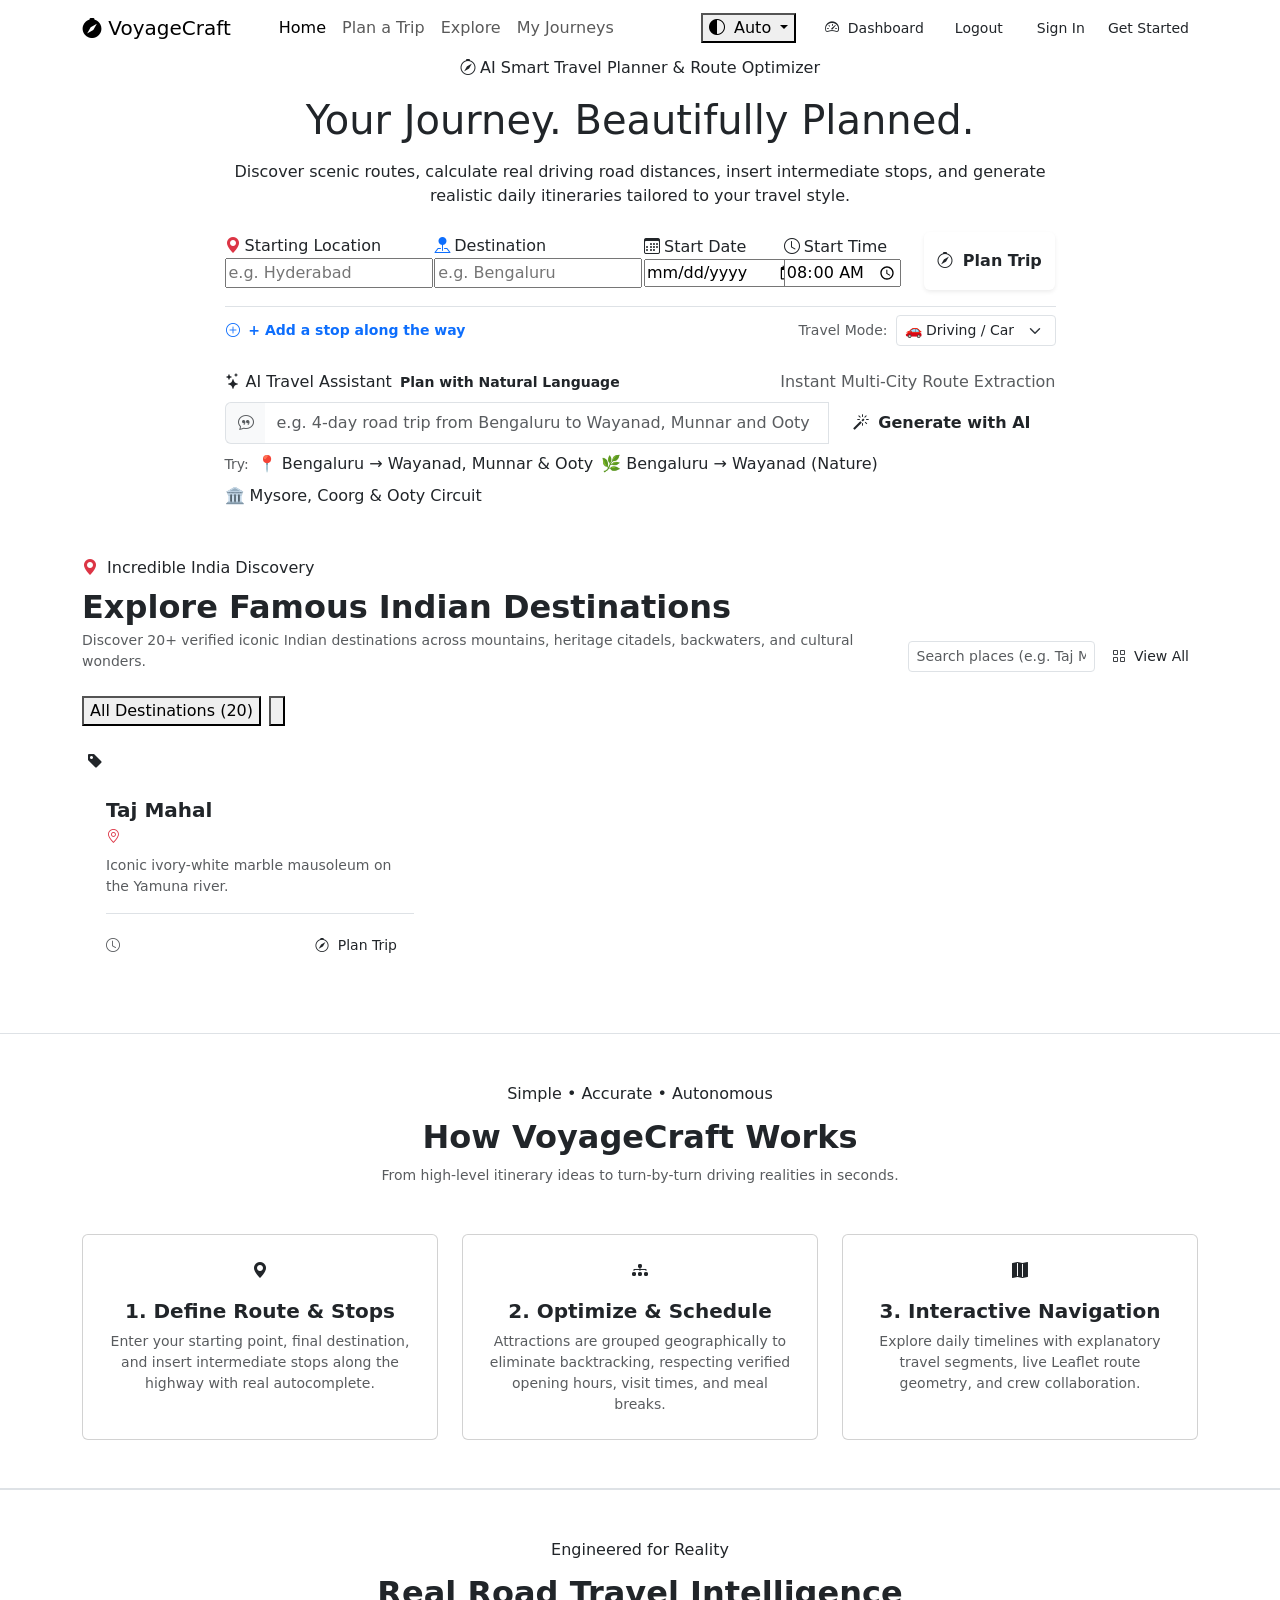
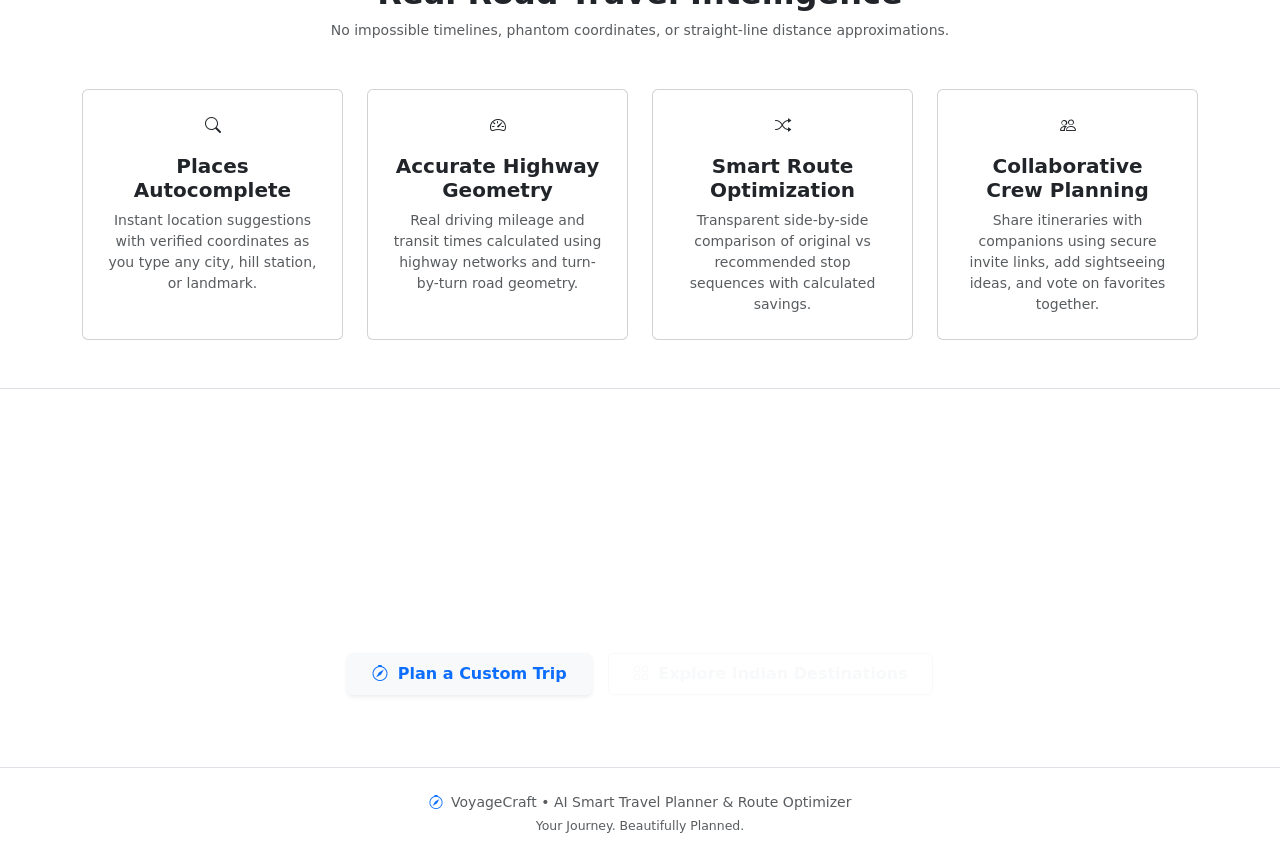
==== commit 18e04c15: "v10" ====
--- a/src/main/resources/templates/index.html
+++ b/src/main/resources/templates/index.html
@@ -154,13 +154,13 @@
                         <div class="d-flex align-items-center justify-content-between mb-2">
                             <div class="d-flex align-items-center gap-2">
                                 <span class="badge-forest"><i class="bi bi-stars"></i> AI Travel Assistant</span>
-                                <span class="small fw-semibold text-dark">Plan with Natural Language</span>
+                                <span class="small fw-semibold">Plan with Natural Language</span>
                             </div>
                             <span class="text-muted extra-small d-none d-sm-inline">Instant Multi-City Route Extraction</span>
                         </div>
                         <form onsubmit="handleHeroAiSearch(event)">
                             <div class="input-group">
-                                <span class="input-group-text bg-white border-end-0 text-muted">
+                                <span class="input-group-text border-end-0 text-muted">
                                     <i class="bi bi-chat-quote"></i>
                                 </span>
                                 <input type="text" id="heroPromptInput" class="form-control border-start-0 py-2" 
@@ -190,7 +190,7 @@
     </section>
 
     <!-- Destination Discovery Section: Famous Indian Places -->
-    <section class="py-5 bg-white border-bottom" id="discoverSection">
+    <section class="py-5 frosted-section border-bottom" id="discoverSection">
         <div class="container">
             <div class="d-flex flex-column flex-md-row justify-content-between align-items-md-end mb-4">
                 <div>
@@ -237,8 +237,8 @@
                         <div class="p-4 d-flex flex-column flex-grow-1 justify-content-between">
                             <div>
                                 <div class="d-flex justify-content-between align-items-start mb-1">
-                                    <h5 class="fw-bold mb-0 text-dark" th:text="${dest.name}">Taj Mahal</h5>
-                                    <span class="badge bg-warning bg-opacity-25 text-dark fw-bold border border-warning" style="font-size: 0.75rem;">
+                                    <h5 class="fw-bold mb-0" th:text="${dest.name}">Taj Mahal</h5>
+                                    <span class="badge badge-sage" style="font-size: 0.75rem;">
                                         ★ <span th:text="${dest.rating}">4.9</span>
                                     </span>
                                 </div>
@@ -263,7 +263,7 @@
             <!-- Empty Search State -->
             <div id="noDestinationsAlert" class="text-center py-5 d-none">
                 <i class="bi bi-compass text-muted fs-1 mb-2"></i>
-                <h6 class="fw-bold text-dark">No destinations match your search</h6>
+                <h6 class="fw-bold">No destinations match your search</h6>
                 <p class="text-muted small">Try a different category or search query.</p>
                 <button type="button" class="btn btn-sand btn-sm" onclick="resetDestinationFilters()">Clear Filters</button>
             </div>
@@ -271,7 +271,7 @@
     </section>
 
     <!-- How VoyageCraft Works -->
-    <section class="py-5" style="background-color: var(--bg-main);">
+    <section class="py-5 frosted-section-alt border-bottom">
         <div class="container">
             <div class="text-center mb-5">
                 <span class="badge-sage mb-2 d-inline-block">Simple &bull; Accurate &bull; Autonomous</span>
@@ -317,7 +317,7 @@
     </section>
 
     <!-- Core Features Section -->
-    <section class="py-5 bg-white border-top border-bottom">
+    <section class="py-5 frosted-section border-top border-bottom">
         <div class="container">
             <div class="text-center mb-5">
                 <span class="badge-sage mb-2 d-inline-block">Engineered for Reality</span>
@@ -399,7 +399,7 @@
     </section>
 
     <!-- Footer -->
-    <footer class="py-4 bg-white border-top">
+    <footer class="py-4 footer-custom border-top">
         <div class="container text-center">
             <p class="mb-1 text-muted small">
                 <i class="bi bi-compass text-primary me-1"></i> VoyageCraft &bull; AI Smart Travel Planner &amp; Route Optimizer
@@ -468,6 +468,10 @@
             if (start.toLowerCase() === dest.toLowerCase()) {
                 alert('Starting location and destination cannot be identical. Please choose a different destination.');
                 return;
+            }
+
+            if (window.VoyageCraftLoader) {
+                window.VoyageCraftLoader.show({ title: "Initializing Trip Planner" });
             }
 
             let url = '/create-trip?start=' + encodeURIComponent(start);
@@ -512,6 +516,9 @@
         function handleHeroAiSearch(e) {
             e.preventDefault();
             const text = document.getElementById('heroPromptInput').value.trim();
+            if (window.VoyageCraftLoader) {
+                window.VoyageCraftLoader.show({ title: "Analyzing Travel Route" });
+            }
             if (text) {
                 window.location.href = '/create-trip?prompt=' + encodeURIComponent(text);
             } else {
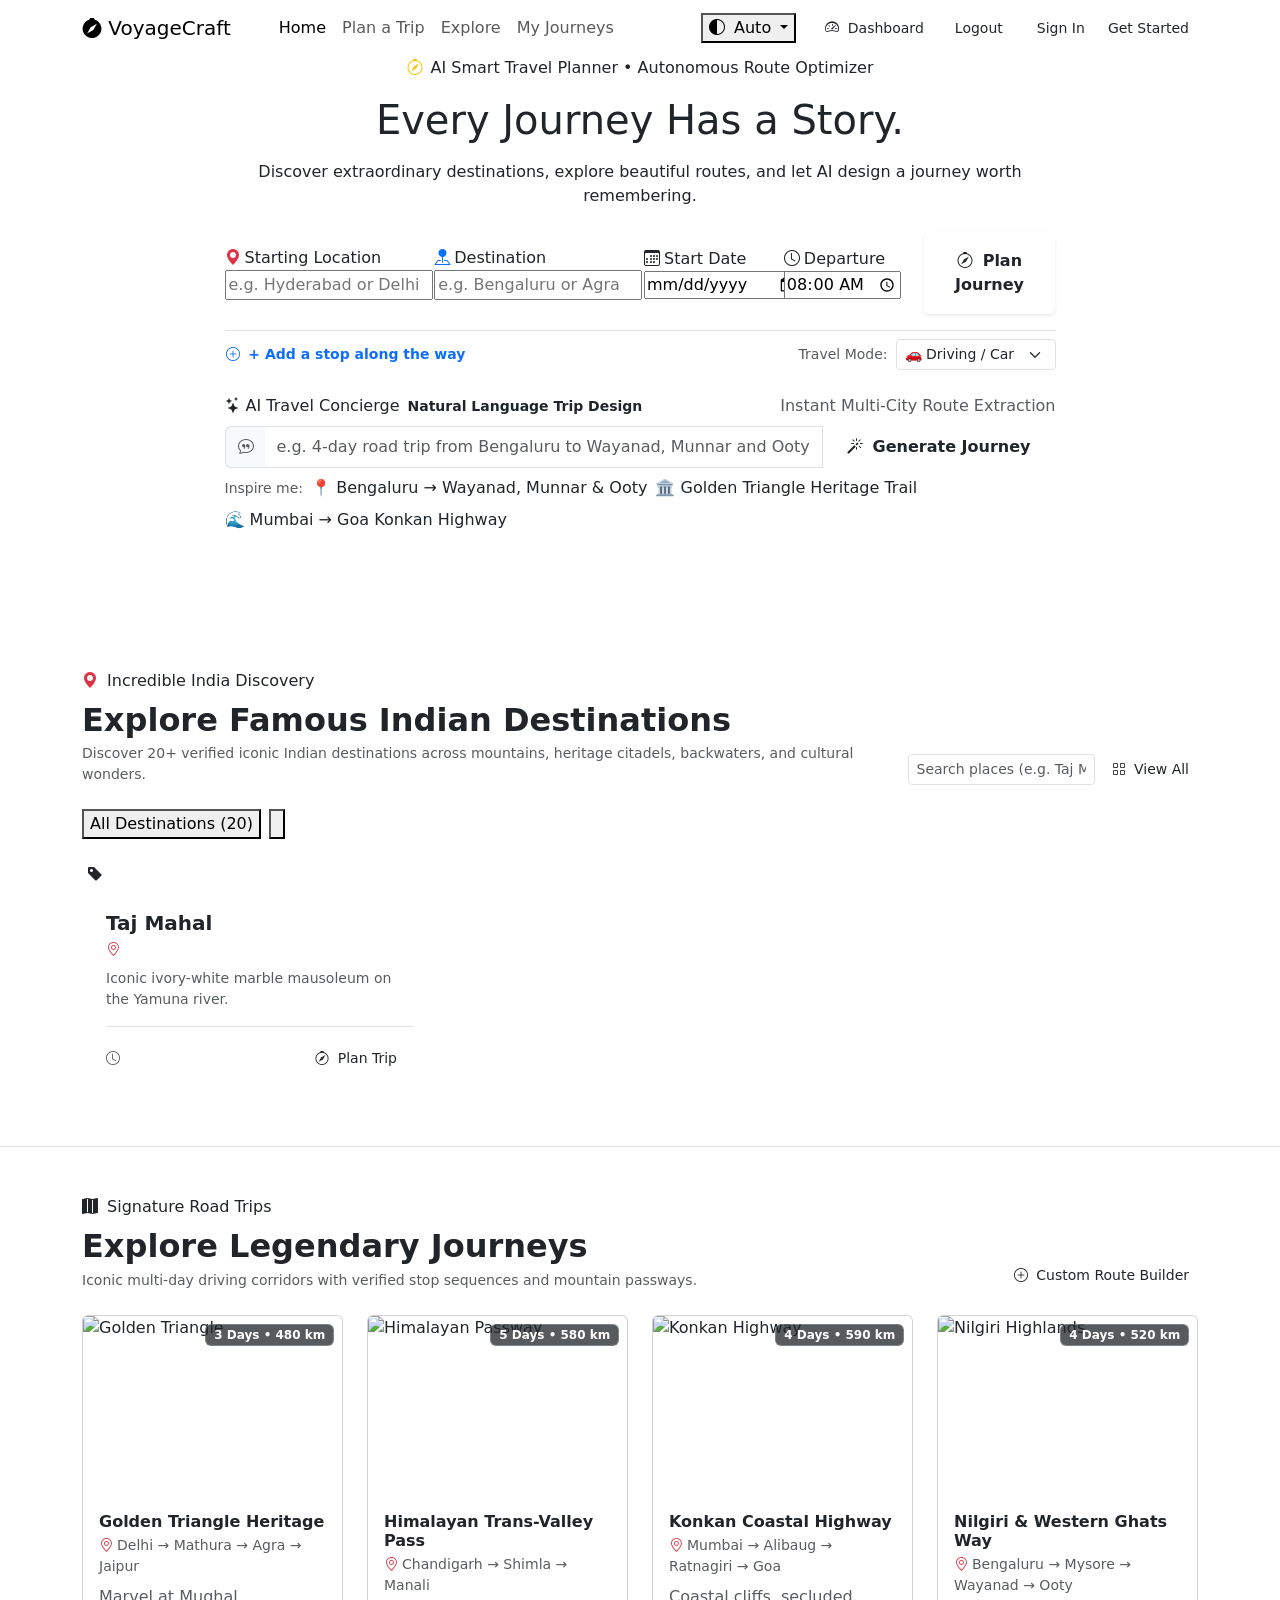
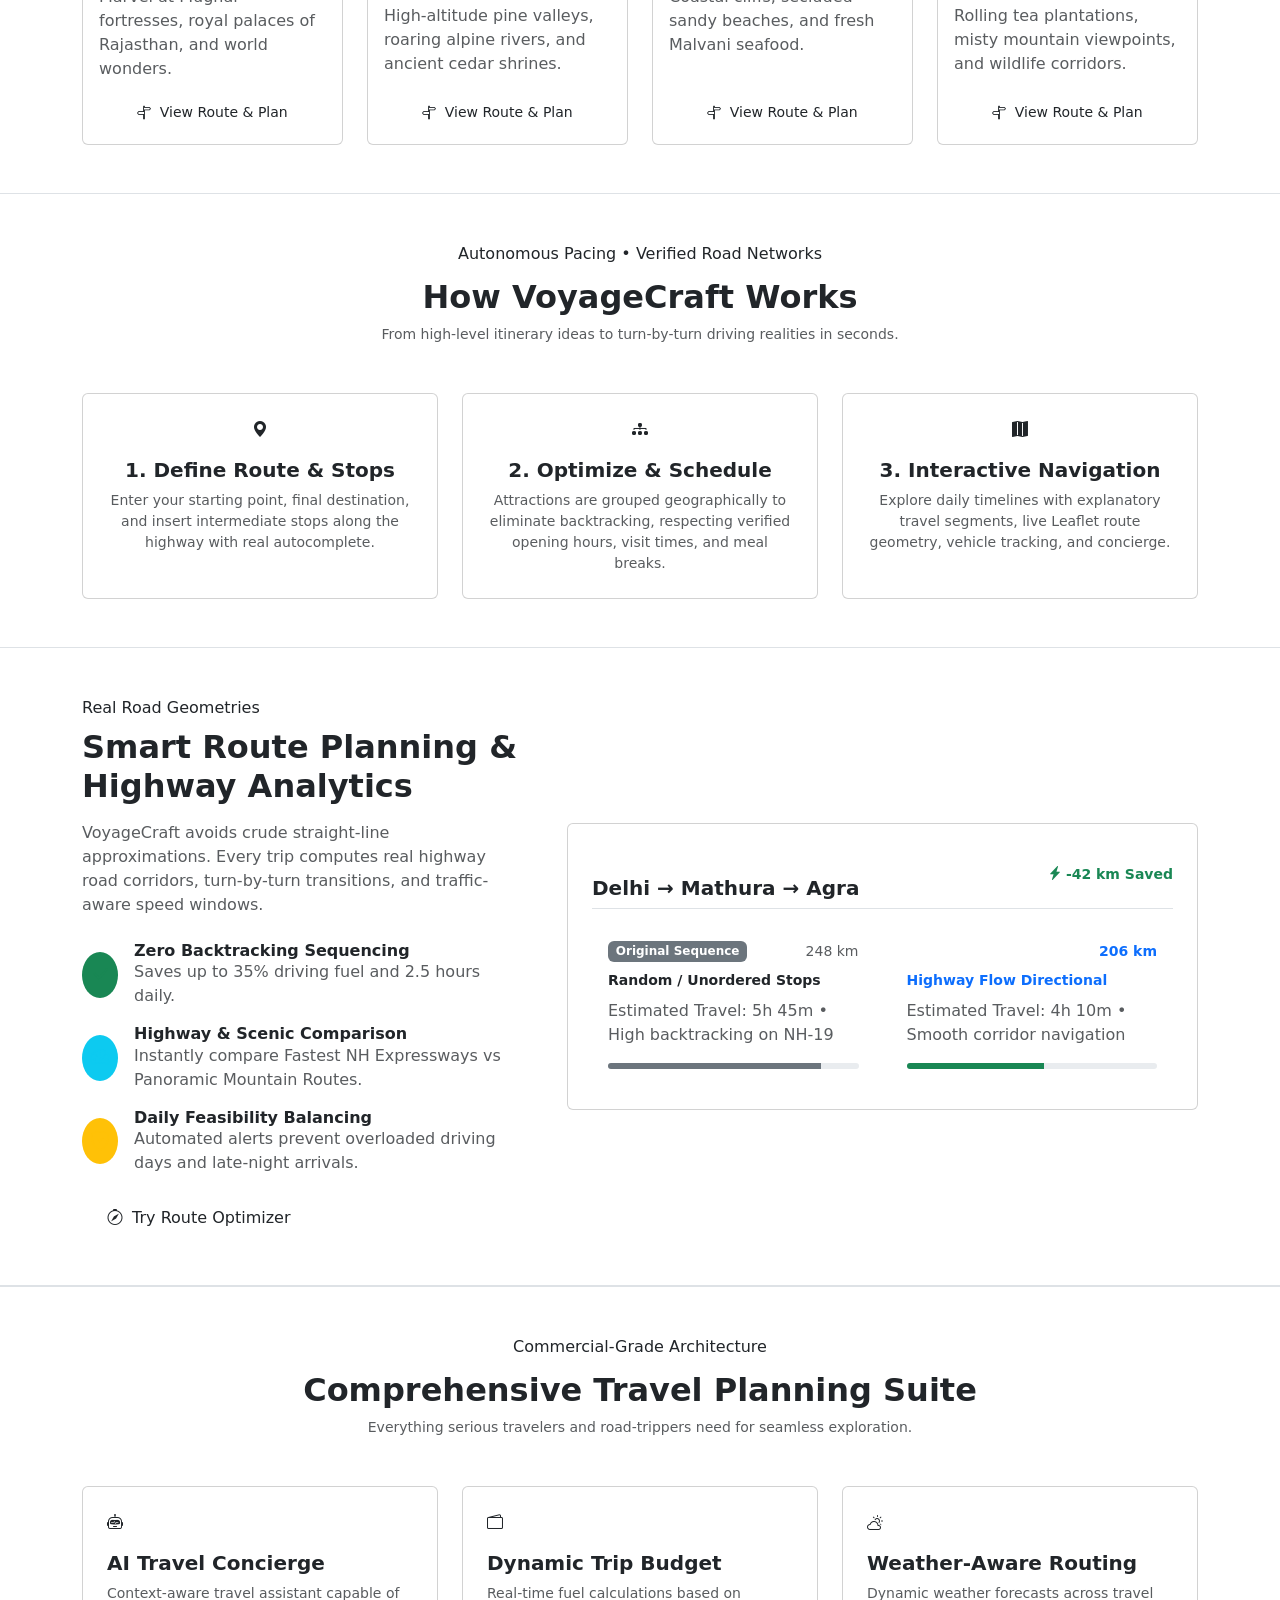
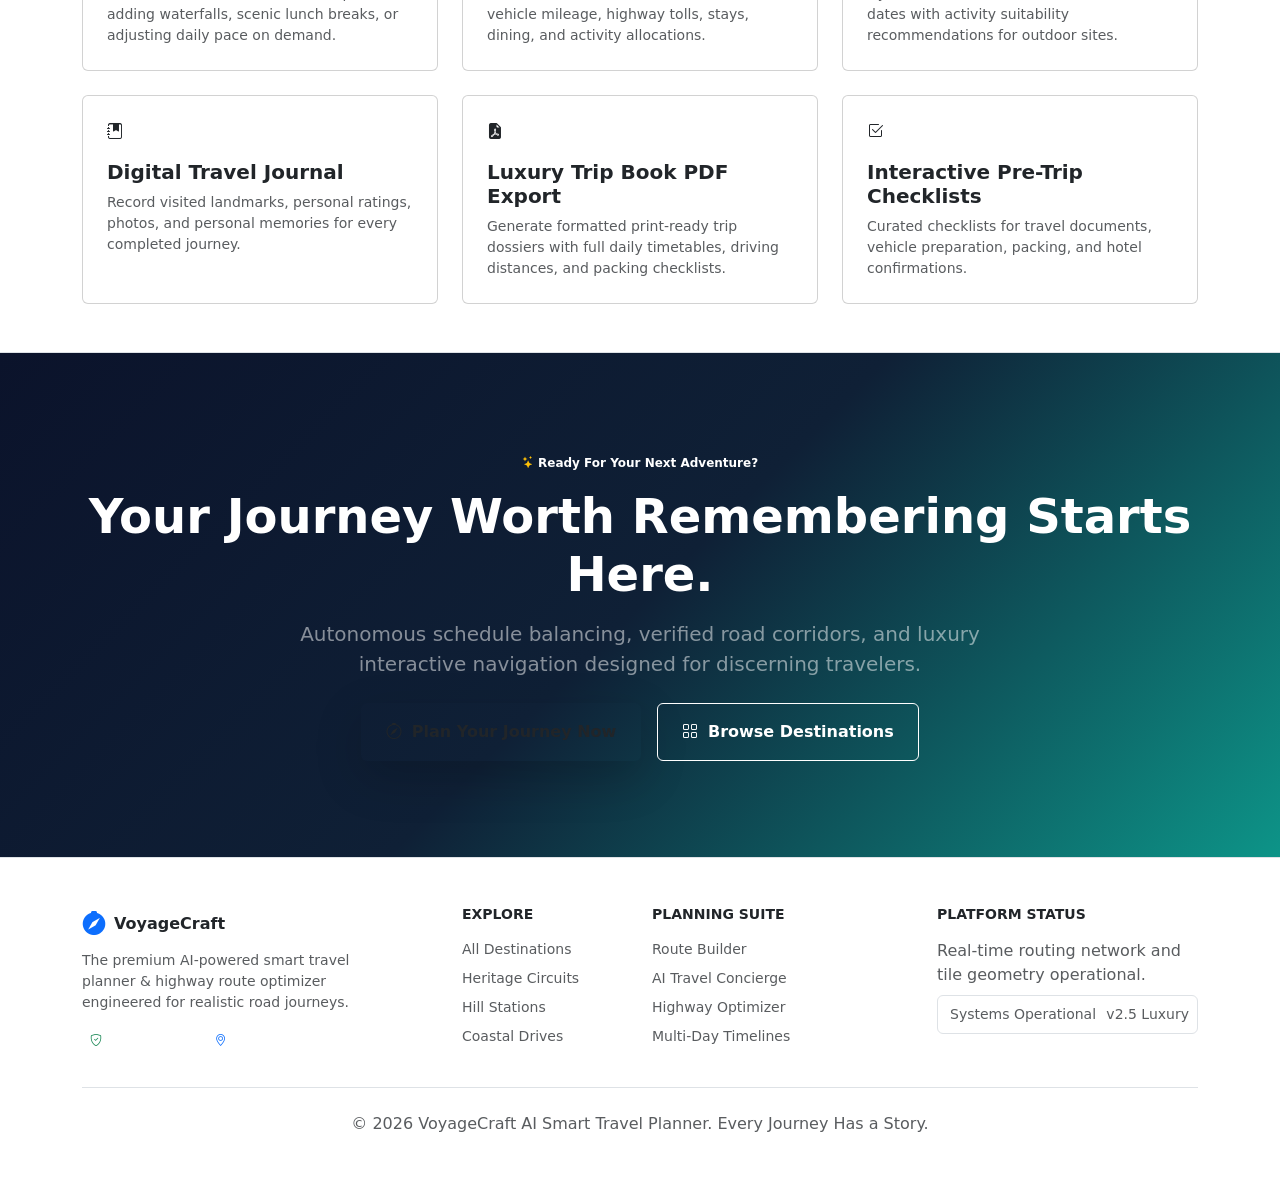
==== commit b54ef532: "v11" ====
--- a/src/main/resources/templates/index.html
+++ b/src/main/resources/templates/index.html
@@ -77,28 +77,29 @@
         </div>
     </nav>
 
-    <!-- Large Scenic Hero Section (Requirement 1 & 3) -->
-    <section class="scenic-hero text-center">
-        <div class="container">
+    <!-- Cinematic Travel Hero Section -->
+    <section class="scenic-hero text-center position-relative">
+        <div class="container position-relative" style="z-index: 2;">
             <div class="row justify-content-center">
                 <div class="col-lg-10 col-xl-9">
-                    <span class="badge-sage d-inline-flex align-items-center gap-1 mb-3">
-                        <i class="bi bi-compass"></i> AI Smart Travel Planner &amp; Route Optimizer
-                    </span>
-                    <h1 class="scenic-hero-title mb-3">Your Journey. Beautifully Planned.</h1>
-                    <p class="scenic-hero-subtitle mb-4">
-                        Discover scenic routes, calculate real driving road distances, insert intermediate stops, and generate realistic daily itineraries tailored to your travel style.
+                    <div class="d-inline-flex align-items-center gap-2 hero-feature-badge mb-3 hero-animate-1">
+                        <i class="bi bi-compass text-warning"></i>
+                        <span>AI Smart Travel Planner &bull; Autonomous Route Optimizer</span>
+                    </div>
+                    <h1 class="scenic-hero-title mb-3 hero-animate-1">Every Journey Has a Story.</h1>
+                    <p class="scenic-hero-subtitle mb-4 hero-animate-2">
+                        Discover extraordinary destinations, explore beautiful routes, and let AI design a journey worth remembering.
                     </p>
 
-                    <!-- Prominent Trip Planner Bar -->
-                    <div class="planner-search-card text-start mx-auto mb-4" style="max-width: 980px;">
+                    <!-- Floating Glassmorphism Trip Planner -->
+                    <div class="planner-search-card glass-panel text-start mx-auto mb-4 hero-animate-3" style="max-width: 980px;">
                         <form id="heroPlannerForm" onsubmit="handleHeroQuickPlan(event)">
                             <div class="row g-2 align-items-center">
                                 <div class="col-lg-3 col-md-6">
                                     <div class="planner-input-group">
                                         <label for="heroStartLoc"><i class="bi bi-geo-alt-fill text-danger me-1"></i>Starting Location</label>
                                         <div class="autocomplete-wrapper">
-                                            <input type="text" id="heroStartLoc" placeholder="e.g. Hyderabad" required autocomplete="off">
+                                            <input type="text" id="heroStartLoc" placeholder="e.g. Hyderabad or Delhi" required autocomplete="off">
                                         </div>
                                     </div>
                                 </div>
@@ -106,7 +107,7 @@
                                     <div class="planner-input-group">
                                         <label for="heroDestLoc"><i class="bi bi-pin-map-fill text-primary me-1"></i>Destination</label>
                                         <div class="autocomplete-wrapper">
-                                            <input type="text" id="heroDestLoc" placeholder="e.g. Bengaluru" required autocomplete="off">
+                                            <input type="text" id="heroDestLoc" placeholder="e.g. Bengaluru or Agra" required autocomplete="off">
                                         </div>
                                     </div>
                                 </div>
@@ -118,13 +119,13 @@
                                 </div>
                                 <div class="col-lg-2 col-md-4 col-sm-6">
                                     <div class="planner-input-group">
-                                        <label for="heroStartTime"><i class="bi bi-clock me-1"></i>Start Time</label>
+                                        <label for="heroStartTime"><i class="bi bi-clock me-1"></i>Departure</label>
                                         <input type="time" id="heroStartTime" value="08:00" required>
                                     </div>
                                 </div>
                                 <div class="col-lg-2 col-md-4 col-12">
                                     <button type="submit" class="btn btn-forest w-100 py-3 d-flex flex-column align-items-center justify-content-center gap-1 shadow-sm">
-                                        <span class="fw-bold fs-6"><i class="bi bi-compass me-1"></i> Plan Trip</span>
+                                        <span class="fw-bold fs-6"><i class="bi bi-compass me-1"></i> Plan Journey</span>
                                     </button>
                                 </div>
                             </div>
@@ -149,12 +150,12 @@
                         </form>
                     </div>
 
-                    <!-- AI Trip-Planning Entry Point (Clearly Separated) -->
-                    <div class="ai-planner-card text-start mx-auto" style="max-width: 980px;">
+                    <!-- AI Natural Language Prompt Glass Panel -->
+                    <div class="ai-planner-card glass-panel text-start mx-auto hero-animate-3" style="max-width: 980px;">
                         <div class="d-flex align-items-center justify-content-between mb-2">
                             <div class="d-flex align-items-center gap-2">
-                                <span class="badge-forest"><i class="bi bi-stars"></i> AI Travel Assistant</span>
-                                <span class="small fw-semibold">Plan with Natural Language</span>
+                                <span class="badge-forest"><i class="bi bi-stars"></i> AI Travel Concierge</span>
+                                <span class="small fw-semibold">Natural Language Trip Design</span>
                             </div>
                             <span class="text-muted extra-small d-none d-sm-inline">Instant Multi-City Route Extraction</span>
                         </div>
@@ -166,23 +167,29 @@
                                 <input type="text" id="heroPromptInput" class="form-control border-start-0 py-2" 
                                        placeholder="e.g. 4-day road trip from Bengaluru to Wayanad, Munnar and Ooty">
                                 <button class="btn btn-forest px-4 fw-semibold" type="submit">
-                                    <i class="bi bi-magic me-1"></i> Generate with AI
+                                    <i class="bi bi-magic me-1"></i> Generate Journey
                                 </button>
                             </div>
                         </form>
                         <div class="d-flex flex-wrap gap-2 mt-2 align-items-center">
-                            <span class="text-muted small">Try:</span>
+                            <span class="text-muted small">Inspire me:</span>
                             <span class="ai-chip" onclick="fillHeroPrompt('4-day trip from Bengaluru to Wayanad, Munnar and Ooty')">
                                 📍 Bengaluru → Wayanad, Munnar &amp; Ooty
                             </span>
-                            <span class="ai-chip" onclick="fillHeroPrompt('3-day weekend trip from Bengaluru to Wayanad with nature and viewpoints')">
-                                🌿 Bengaluru → Wayanad (Nature)
+                            <span class="ai-chip" onclick="fillHeroPrompt('3-day weekend trip from Delhi to Agra and Jaipur with heritage and photography')">
+                                🏛️ Golden Triangle Heritage Trail
                             </span>
-                            <span class="ai-chip" onclick="fillHeroPrompt('4-day heritage road trip from Bengaluru to Mysore, Coorg and Ooty')">
-                                🏛️ Mysore, Coorg &amp; Ooty Circuit
+                            <span class="ai-chip" onclick="fillHeroPrompt('5-day scenic drive from Mumbai to Goa along the Konkan coast')">
+                                🌊 Mumbai → Goa Konkan Highway
                             </span>
                         </div>
                     </div>
+
+                    <!-- Ambient Scroll Down Indicator -->
+                    <a href="#discoverSection" class="btn btn-sm btn-link text-white-50 text-decoration-none mt-4 d-inline-flex flex-column align-items-center gap-1 hero-animate-3">
+                        <span class="extra-small text-uppercase tracking-wider">Explore Extraordinary Routes</span>
+                        <i class="bi bi-chevron-down fs-5"></i>
+                    </a>
 
                 </div>
             </div>
@@ -270,17 +277,117 @@
         </div>
     </section>
 
-    <!-- How VoyageCraft Works -->
+    <!-- SECTION 2: Explore Legendary Journeys -->
     <section class="py-5 frosted-section-alt border-bottom">
         <div class="container">
+            <div class="d-flex flex-column flex-md-row justify-content-between align-items-md-end mb-4">
+                <div>
+                    <span class="badge-forest mb-2 d-inline-block">
+                        <i class="bi bi-map-fill me-1"></i> Signature Road Trips
+                    </span>
+                    <h2 class="fw-bold mb-1">Explore Legendary Journeys</h2>
+                    <p class="text-muted small mb-0">Iconic multi-day driving corridors with verified stop sequences and mountain passways.</p>
+                </div>
+                <a th:href="@{/create-trip}" class="btn btn-outline-forest btn-sm mt-3 mt-md-0">
+                    <i class="bi bi-plus-circle me-1"></i> Custom Route Builder
+                </a>
+            </div>
+
+            <div class="row g-4">
+                <!-- Journey 1 -->
+                <div class="col-md-6 col-lg-3">
+                    <div class="card glass-card h-100 overflow-hidden d-flex flex-column">
+                        <div class="position-relative" style="height: 180px;">
+                            <img src="https://images.unsplash.com/photo-1599661046289-e31897846e41?auto=format&fit=crop&w=700&q=80" alt="Golden Triangle" style="width: 100%; height: 100%; object-fit: cover;">
+                            <span class="position-absolute top-0 end-0 m-2 badge bg-dark bg-opacity-75 text-white border border-light border-opacity-25">3 Days &bull; 480 km</span>
+                        </div>
+                        <div class="p-3 d-flex flex-column flex-grow-1 justify-content-between">
+                            <div>
+                                <h6 class="fw-bold mb-1">Golden Triangle Heritage</h6>
+                                <p class="text-muted small mb-2"><i class="bi bi-geo-alt me-1 text-danger"></i>Delhi &rarr; Mathura &rarr; Agra &rarr; Jaipur</p>
+                                <p class="text-muted extra-small mb-3">Marvel at Mughal fortresses, royal palaces of Rajasthan, and world wonders.</p>
+                            </div>
+                            <a th:href="@{'/create-trip?start=Delhi&stops=Mathura&stops=Agra&dest=Jaipur'}" class="btn btn-sand btn-sm w-100">
+                                <i class="bi bi-signpost-split me-1"></i> View Route &amp; Plan
+                            </a>
+                        </div>
+                    </div>
+                </div>
+
+                <!-- Journey 2 -->
+                <div class="col-md-6 col-lg-3">
+                    <div class="card glass-card h-100 overflow-hidden d-flex flex-column">
+                        <div class="position-relative" style="height: 180px;">
+                            <img src="https://images.unsplash.com/photo-1506744038136-46273834b3fb?auto=format&fit=crop&w=700&q=80" alt="Himalayan Passway" style="width: 100%; height: 100%; object-fit: cover;">
+                            <span class="position-absolute top-0 end-0 m-2 badge bg-dark bg-opacity-75 text-white border border-light border-opacity-25">5 Days &bull; 580 km</span>
+                        </div>
+                        <div class="p-3 d-flex flex-column flex-grow-1 justify-content-between">
+                            <div>
+                                <h6 class="fw-bold mb-1">Himalayan Trans-Valley Pass</h6>
+                                <p class="text-muted small mb-2"><i class="bi bi-geo-alt me-1 text-danger"></i>Chandigarh &rarr; Shimla &rarr; Manali</p>
+                                <p class="text-muted extra-small mb-3">High-altitude pine valleys, roaring alpine rivers, and ancient cedar shrines.</p>
+                            </div>
+                            <a th:href="@{'/create-trip?start=Chandigarh&stops=Shimla&dest=Manali'}" class="btn btn-sand btn-sm w-100">
+                                <i class="bi bi-signpost-split me-1"></i> View Route &amp; Plan
+                            </a>
+                        </div>
+                    </div>
+                </div>
+
+                <!-- Journey 3 -->
+                <div class="col-md-6 col-lg-3">
+                    <div class="card glass-card h-100 overflow-hidden d-flex flex-column">
+                        <div class="position-relative" style="height: 180px;">
+                            <img src="https://images.unsplash.com/photo-1512343879784-a960bf40e7f2?auto=format&fit=crop&w=700&q=80" alt="Konkan Highway" style="width: 100%; height: 100%; object-fit: cover;">
+                            <span class="position-absolute top-0 end-0 m-2 badge bg-dark bg-opacity-75 text-white border border-light border-opacity-25">4 Days &bull; 590 km</span>
+                        </div>
+                        <div class="p-3 d-flex flex-column flex-grow-1 justify-content-between">
+                            <div>
+                                <h6 class="fw-bold mb-1">Konkan Coastal Highway</h6>
+                                <p class="text-muted small mb-2"><i class="bi bi-geo-alt me-1 text-danger"></i>Mumbai &rarr; Alibaug &rarr; Ratnagiri &rarr; Goa</p>
+                                <p class="text-muted extra-small mb-3">Coastal cliffs, secluded sandy beaches, and fresh Malvani seafood.</p>
+                            </div>
+                            <a th:href="@{'/create-trip?start=Mumbai&stops=Alibaug&stops=Ratnagiri&dest=Goa'}" class="btn btn-sand btn-sm w-100">
+                                <i class="bi bi-signpost-split me-1"></i> View Route &amp; Plan
+                            </a>
+                        </div>
+                    </div>
+                </div>
+
+                <!-- Journey 4 -->
+                <div class="col-md-6 col-lg-3">
+                    <div class="card glass-card h-100 overflow-hidden d-flex flex-column">
+                        <div class="position-relative" style="height: 180px;">
+                            <img src="https://images.unsplash.com/photo-1544735716-392fe2489ffa?auto=format&fit=crop&w=700&q=80" alt="Nilgiri Highlands" style="width: 100%; height: 100%; object-fit: cover;">
+                            <span class="position-absolute top-0 end-0 m-2 badge bg-dark bg-opacity-75 text-white border border-light border-opacity-25">4 Days &bull; 520 km</span>
+                        </div>
+                        <div class="p-3 d-flex flex-column flex-grow-1 justify-content-between">
+                            <div>
+                                <h6 class="fw-bold mb-1">Nilgiri &amp; Western Ghats Way</h6>
+                                <p class="text-muted small mb-2"><i class="bi bi-geo-alt me-1 text-danger"></i>Bengaluru &rarr; Mysore &rarr; Wayanad &rarr; Ooty</p>
+                                <p class="text-muted extra-small mb-3">Rolling tea plantations, misty mountain viewpoints, and wildlife corridors.</p>
+                            </div>
+                            <a th:href="@{'/create-trip?start=Bengaluru&stops=Mysore&stops=Wayanad&dest=Ooty'}" class="btn btn-sand btn-sm w-100">
+                                <i class="bi bi-signpost-split me-1"></i> View Route &amp; Plan
+                            </a>
+                        </div>
+                    </div>
+                </div>
+            </div>
+        </div>
+    </section>
+
+    <!-- SECTION 3: How VoyageCraft Works -->
+    <section class="py-5 frosted-section border-bottom">
+        <div class="container">
             <div class="text-center mb-5">
-                <span class="badge-sage mb-2 d-inline-block">Simple &bull; Accurate &bull; Autonomous</span>
+                <span class="badge-sage mb-2 d-inline-block">Autonomous Pacing &bull; Verified Road Networks</span>
                 <h2 class="fw-bold mt-1">How VoyageCraft Works</h2>
                 <p class="text-muted small" style="max-width: 600px; margin: 0 auto;">From high-level itinerary ideas to turn-by-turn driving realities in seconds.</p>
             </div>
             <div class="row g-4">
                 <div class="col-md-4">
-                    <div class="card card-modern h-100 p-4 text-center">
+                    <div class="card glass-card h-100 p-4 text-center">
                         <div class="metric-icon blue mx-auto mb-3">
                             <i class="bi bi-geo-alt-fill"></i>
                         </div>
@@ -291,7 +398,7 @@
                     </div>
                 </div>
                 <div class="col-md-4">
-                    <div class="card card-modern h-100 p-4 text-center">
+                    <div class="card glass-card h-100 p-4 text-center">
                         <div class="metric-icon green mx-auto mb-3">
                             <i class="bi bi-diagram-3-fill"></i>
                         </div>
@@ -302,13 +409,13 @@
                     </div>
                 </div>
                 <div class="col-md-4">
-                    <div class="card card-modern h-100 p-4 text-center">
+                    <div class="card glass-card h-100 p-4 text-center">
                         <div class="metric-icon purple mx-auto mb-3">
                             <i class="bi bi-map-fill"></i>
                         </div>
                         <h5 class="fw-bold">3. Interactive Navigation</h5>
                         <p class="text-muted small mb-0">
-                            Explore daily timelines with explanatory travel segments, live Leaflet route geometry, and crew collaboration.
+                            Explore daily timelines with explanatory travel segments, live Leaflet route geometry, vehicle tracking, and concierge.
                         </p>
                     </div>
                 </div>
@@ -316,60 +423,170 @@
         </div>
     </section>
 
-    <!-- Core Features Section -->
+    <!-- SECTION 4: Smart Route Planning & Highway Comparison -->
+    <section class="py-5 frosted-section-alt border-bottom">
+        <div class="container">
+            <div class="row align-items-center g-5">
+                <div class="col-lg-5">
+                    <span class="badge-forest mb-2 d-inline-block">Real Road Geometries</span>
+                    <h2 class="fw-bold mb-3">Smart Route Planning &amp; Highway Analytics</h2>
+                    <p class="text-muted mb-4">
+                        VoyageCraft avoids crude straight-line approximations. Every trip computes real highway road corridors, turn-by-turn transitions, and traffic-aware speed windows.
+                    </p>
+                    <div class="d-flex flex-column gap-3 mb-4">
+                        <div class="d-flex align-items-center gap-3">
+                            <div class="p-2 rounded-circle bg-success bg-opacity-15 text-success">
+                                <i class="bi bi-check-lg fs-5"></i>
+                            </div>
+                            <div>
+                                <h6 class="fw-bold mb-0">Zero Backtracking Sequencing</h6>
+                                <div class="text-muted extra-small">Saves up to 35% driving fuel and 2.5 hours daily.</div>
+                            </div>
+                        </div>
+                        <div class="d-flex align-items-center gap-3">
+                            <div class="p-2 rounded-circle bg-info bg-opacity-15 text-info">
+                                <i class="bi bi-speedometer2 fs-5"></i>
+                            </div>
+                            <div>
+                                <h6 class="fw-bold mb-0">Highway &amp; Scenic Comparison</h6>
+                                <div class="text-muted extra-small">Instantly compare Fastest NH Expressways vs Panoramic Mountain Routes.</div>
+                            </div>
+                        </div>
+                        <div class="d-flex align-items-center gap-3">
+                            <div class="p-2 rounded-circle bg-warning bg-opacity-15 text-warning">
+                                <i class="bi bi-shield-check fs-5"></i>
+                            </div>
+                            <div>
+                                <h6 class="fw-bold mb-0">Daily Feasibility Balancing</h6>
+                                <div class="text-muted extra-small">Automated alerts prevent overloaded driving days and late-night arrivals.</div>
+                            </div>
+                        </div>
+                    </div>
+                    <a th:href="@{/create-trip}" class="btn btn-forest px-4">
+                        <i class="bi bi-compass me-1"></i> Try Route Optimizer
+                    </a>
+                </div>
+                <div class="col-lg-7">
+                    <div class="card glass-panel-elevated p-4">
+                        <div class="d-flex justify-content-between align-items-center mb-3 pb-2 border-bottom">
+                            <div>
+                                <span class="badge badge-sage">Live Route Optimization Simulation</span>
+                                <h5 class="fw-bold mb-0 mt-1">Delhi &rarr; Mathura &rarr; Agra</h5>
+                            </div>
+                            <span class="text-success fw-bold small"><i class="bi bi-lightning-charge-fill me-1"></i>-42 km Saved</span>
+                        </div>
+                        <div class="row g-3">
+                            <div class="col-sm-6">
+                                <div class="route-compare-card p-3 h-100">
+                                    <div class="d-flex justify-content-between mb-2">
+                                        <span class="badge bg-secondary">Original Sequence</span>
+                                        <span class="text-muted small">248 km</span>
+                                    </div>
+                                    <div class="small fw-semibold mb-2">Random / Unordered Stops</div>
+                                    <div class="text-muted extra-small mb-3">Estimated Travel: 5h 45m &bull; High backtracking on NH-19</div>
+                                    <div class="progress" style="height: 6px;">
+                                        <div class="progress-bar bg-secondary" style="width: 85%;"></div>
+                                    </div>
+                                </div>
+                            </div>
+                            <div class="col-sm-6">
+                                <div class="route-compare-card selected p-3 h-100">
+                                    <div class="d-flex justify-content-between mb-2">
+                                        <span class="badge badge-forest">VoyageCraft Optimized</span>
+                                        <span class="text-primary fw-bold small">206 km</span>
+                                    </div>
+                                    <div class="small fw-bold mb-2 text-primary">Highway Flow Directional</div>
+                                    <div class="text-muted extra-small mb-3">Estimated Travel: 4h 10m &bull; Smooth corridor navigation</div>
+                                    <div class="progress" style="height: 6px;">
+                                        <div class="progress-bar bg-success" style="width: 55%;"></div>
+                                    </div>
+                                </div>
+                            </div>
+                        </div>
+                    </div>
+                </div>
+            </div>
+        </div>
+    </section>
+
+    <!-- SECTION 5: Comprehensive Travel Planning Suite -->
     <section class="py-5 frosted-section border-top border-bottom">
         <div class="container">
             <div class="text-center mb-5">
-                <span class="badge-sage mb-2 d-inline-block">Engineered for Reality</span>
-                <h2 class="fw-bold mt-1">Real Road Travel Intelligence</h2>
-                <p class="text-muted small">No impossible timelines, phantom coordinates, or straight-line distance approximations.</p>
+                <span class="badge-sage mb-2 d-inline-block">Commercial-Grade Architecture</span>
+                <h2 class="fw-bold mt-1">Comprehensive Travel Planning Suite</h2>
+                <p class="text-muted small" style="max-width: 650px; margin: 0 auto;">Everything serious travelers and road-trippers need for seamless exploration.</p>
             </div>
 
             <div class="row g-4">
-                <div class="col-md-6 col-lg-3">
-                    <div class="card card-modern h-100 p-4 text-center">
-                        <div class="metric-icon blue mx-auto mb-3">
-                            <i class="bi bi-search"></i>
-                        </div>
-                        <h5 class="fw-bold">Places Autocomplete</h5>
+                <div class="col-md-6 col-lg-4">
+                    <div class="card glass-card h-100 p-4">
+                        <div class="metric-icon blue mb-3">
+                            <i class="bi bi-robot"></i>
+                        </div>
+                        <h5 class="fw-bold">AI Travel Concierge</h5>
                         <p class="text-muted small mb-0">
-                            Instant location suggestions with verified coordinates as you type any city, hill station, or landmark.
+                            Context-aware travel assistant capable of adding waterfalls, scenic lunch breaks, or adjusting daily pace on demand.
                         </p>
                     </div>
                 </div>
 
-                <div class="col-md-6 col-lg-3">
-                    <div class="card card-modern h-100 p-4 text-center">
-                        <div class="metric-icon sand mx-auto mb-3">
-                            <i class="bi bi-speedometer2"></i>
-                        </div>
-                        <h5 class="fw-bold">Accurate Highway Geometry</h5>
+                <div class="col-md-6 col-lg-4">
+                    <div class="card glass-card h-100 p-4">
+                        <div class="metric-icon sand mb-3">
+                            <i class="bi bi-wallet2"></i>
+                        </div>
+                        <h5 class="fw-bold">Dynamic Trip Budget</h5>
                         <p class="text-muted small mb-0">
-                            Real driving mileage and transit times calculated using highway networks and turn-by-turn road geometry.
+                            Real-time fuel calculations based on vehicle mileage, highway tolls, stays, dining, and activity allocations.
                         </p>
                     </div>
                 </div>
 
-                <div class="col-md-6 col-lg-3">
-                    <div class="card card-modern h-100 p-4 text-center">
-                        <div class="metric-icon green mx-auto mb-3">
-                            <i class="bi bi-shuffle"></i>
-                        </div>
-                        <h5 class="fw-bold">Smart Route Optimization</h5>
+                <div class="col-md-6 col-lg-4">
+                    <div class="card glass-card h-100 p-4">
+                        <div class="metric-icon green mb-3">
+                            <i class="bi bi-cloud-sun"></i>
+                        </div>
+                        <h5 class="fw-bold">Weather-Aware Routing</h5>
                         <p class="text-muted small mb-0">
-                            Transparent side-by-side comparison of original vs recommended stop sequences with calculated savings.
+                            Dynamic weather forecasts across travel dates with activity suitability recommendations for outdoor sites.
                         </p>
                     </div>
                 </div>
 
-                <div class="col-md-6 col-lg-3">
-                    <div class="card card-modern h-100 p-4 text-center">
-                        <div class="metric-icon purple mx-auto mb-3">
-                            <i class="bi bi-people"></i>
-                        </div>
-                        <h5 class="fw-bold">Collaborative Crew Planning</h5>
+                <div class="col-md-6 col-lg-4">
+                    <div class="card glass-card h-100 p-4">
+                        <div class="metric-icon purple mb-3">
+                            <i class="bi bi-journal-bookmark-fill"></i>
+                        </div>
+                        <h5 class="fw-bold">Digital Travel Journal</h5>
                         <p class="text-muted small mb-0">
-                            Share itineraries with companions using secure invite links, add sightseeing ideas, and vote on favorites together.
+                            Record visited landmarks, personal ratings, photos, and personal memories for every completed journey.
+                        </p>
+                    </div>
+                </div>
+
+                <div class="col-md-6 col-lg-4">
+                    <div class="card glass-card h-100 p-4">
+                        <div class="metric-icon forest mb-3">
+                            <i class="bi bi-file-earmark-pdf-fill"></i>
+                        </div>
+                        <h5 class="fw-bold">Luxury Trip Book PDF Export</h5>
+                        <p class="text-muted small mb-0">
+                            Generate formatted print-ready trip dossiers with full daily timetables, driving distances, and packing checklists.
+                        </p>
+                    </div>
+                </div>
+
+                <div class="col-md-6 col-lg-4">
+                    <div class="card glass-card h-100 p-4">
+                        <div class="metric-icon sand mb-3">
+                            <i class="bi bi-check2-square"></i>
+                        </div>
+                        <h5 class="fw-bold">Interactive Pre-Trip Checklists</h5>
+                        <p class="text-muted small mb-0">
+                            Curated checklists for travel documents, vehicle preparation, packing, and hotel confirmations.
                         </p>
                     </div>
                 </div>
@@ -377,34 +594,75 @@
         </div>
     </section>
 
-    <!-- Strong Final Call to Action -->
-    <section class="py-5 text-center text-white" style="background: linear-gradient(135deg, var(--deep-navy) 0%, #173B60 60%, var(--primary-blue) 100%);">
-        <div class="container py-4">
-            <span class="badge bg-white bg-opacity-15 text-white mb-3 px-3 py-2 rounded-pill small fw-semibold">
-                Start Exploring Today
+    <!-- SECTION 6: Cinematic Final Call to Action -->
+    <section class="py-5 text-center text-white position-relative overflow-hidden" 
+             style="background: linear-gradient(135deg, #0B132B 0%, #0F2036 50%, #0D9488 100%);">
+        <div class="container py-5 position-relative" style="z-index: 2;">
+            <span class="badge hero-feature-badge mb-3">
+                <i class="bi bi-stars text-warning"></i> Ready For Your Next Adventure?
             </span>
-            <h2 class="display-6 fw-bold text-white mb-3">Ready to craft your next unforgettable journey?</h2>
-            <p class="text-white-50 lead mb-4" style="max-width: 650px; margin: 0 auto;">
-                Experience travel planning built for real road realities, authentic landmarks, and time-balanced daily schedules.
+            <h2 class="display-5 fw-bold text-white mb-3">Your Journey Worth Remembering Starts Here.</h2>
+            <p class="text-white-50 lead mb-4" style="max-width: 680px; margin: 0 auto;">
+                Autonomous schedule balancing, verified road corridors, and luxury interactive navigation designed for discerning travelers.
             </p>
             <div class="d-flex flex-wrap justify-content-center gap-3">
-                <a th:href="@{/create-trip}" class="btn btn-light text-primary fw-bold px-4 py-2 shadow-sm">
-                    <i class="bi bi-compass me-1"></i> Plan a Custom Trip
+                <a th:href="@{/create-trip}" class="btn btn-forest px-4 py-3 fw-bold shadow-lg">
+                    <i class="bi bi-compass me-1"></i> Plan Your Journey Now
                 </a>
-                <a th:href="@{/explore}" class="btn btn-outline-light fw-semibold px-4 py-2">
-                    <i class="bi bi-grid me-1"></i> Explore Indian Destinations
+                <a th:href="@{/explore}" class="btn btn-outline-forest px-4 py-3 fw-semibold text-white border-white">
+                    <i class="bi bi-grid me-1"></i> Browse Destinations
                 </a>
             </div>
         </div>
     </section>
 
-    <!-- Footer -->
-    <footer class="py-4 footer-custom border-top">
-        <div class="container text-center">
-            <p class="mb-1 text-muted small">
-                <i class="bi bi-compass text-primary me-1"></i> VoyageCraft &bull; AI Smart Travel Planner &amp; Route Optimizer
-            </p>
-            <p class="mb-0 text-muted extra-small" style="font-size: 0.78rem;">Your Journey. Beautifully Planned.</p>
+    <!-- SECTION 7: Elegant Luxury Footer -->
+    <footer class="py-5 footer-custom border-top">
+        <div class="container">
+            <div class="row g-4 text-start mb-4">
+                <div class="col-lg-4">
+                    <a class="navbar-brand d-inline-flex align-items-center gap-2 mb-2" th:href="@{/}">
+                        <i class="bi bi-compass-fill fs-4 text-primary"></i>
+                        <span class="fw-bold">VoyageCraft</span>
+                    </a>
+                    <p class="text-muted small mb-3" style="max-width: 320px;">
+                        The premium AI-powered smart travel planner &amp; highway route optimizer engineered for realistic road journeys.
+                    </p>
+                    <div class="d-flex gap-2">
+                        <span class="badge badge-sand"><i class="bi bi-shield-check text-success me-1"></i> SSL Verified</span>
+                        <span class="badge badge-sand"><i class="bi bi-geo-alt text-primary me-1"></i> India Highways</span>
+                    </div>
+                </div>
+                <div class="col-sm-6 col-lg-2">
+                    <h6 class="fw-bold mb-3 small text-uppercase tracking-wider">Explore</h6>
+                    <ul class="list-unstyled small d-flex flex-column gap-2 text-muted">
+                        <li><a th:href="@{/explore}" class="text-decoration-none text-muted">All Destinations</a></li>
+                        <li><a th:href="@{'/explore?category=Heritage'}" class="text-decoration-none text-muted">Heritage Circuits</a></li>
+                        <li><a th:href="@{'/explore?category=Hill Stations'}" class="text-decoration-none text-muted">Hill Stations</a></li>
+                        <li><a th:href="@{'/explore?category=Beaches'}" class="text-decoration-none text-muted">Coastal Drives</a></li>
+                    </ul>
+                </div>
+                <div class="col-sm-6 col-lg-3">
+                    <h6 class="fw-bold mb-3 small text-uppercase tracking-wider">Planning Suite</h6>
+                    <ul class="list-unstyled small d-flex flex-column gap-2 text-muted">
+                        <li><a th:href="@{/create-trip}" class="text-decoration-none text-muted">Route Builder</a></li>
+                        <li><a th:href="@{/create-trip}" class="text-decoration-none text-muted">AI Travel Concierge</a></li>
+                        <li><a th:href="@{/create-trip}" class="text-decoration-none text-muted">Highway Optimizer</a></li>
+                        <li><a th:href="@{/create-trip}" class="text-decoration-none text-muted">Multi-Day Timelines</a></li>
+                    </ul>
+                </div>
+                <div class="col-lg-3">
+                    <h6 class="fw-bold mb-3 small text-uppercase tracking-wider">Platform Status</h6>
+                    <p class="text-muted extra-small mb-2">Real-time routing network and tile geometry operational.</p>
+                    <div class="p-2 rounded-2 border d-flex align-items-center justify-content-between small text-muted">
+                        <span><span class="legend-dot bg-success me-1"></span> Systems Operational</span>
+                        <span class="extra-small">v2.5 Luxury</span>
+                    </div>
+                </div>
+            </div>
+            <div class="pt-4 border-top text-center text-muted extra-small">
+                &copy; 2026 VoyageCraft AI Smart Travel Planner. Every Journey Has a Story.
+            </div>
         </div>
     </footer>
 
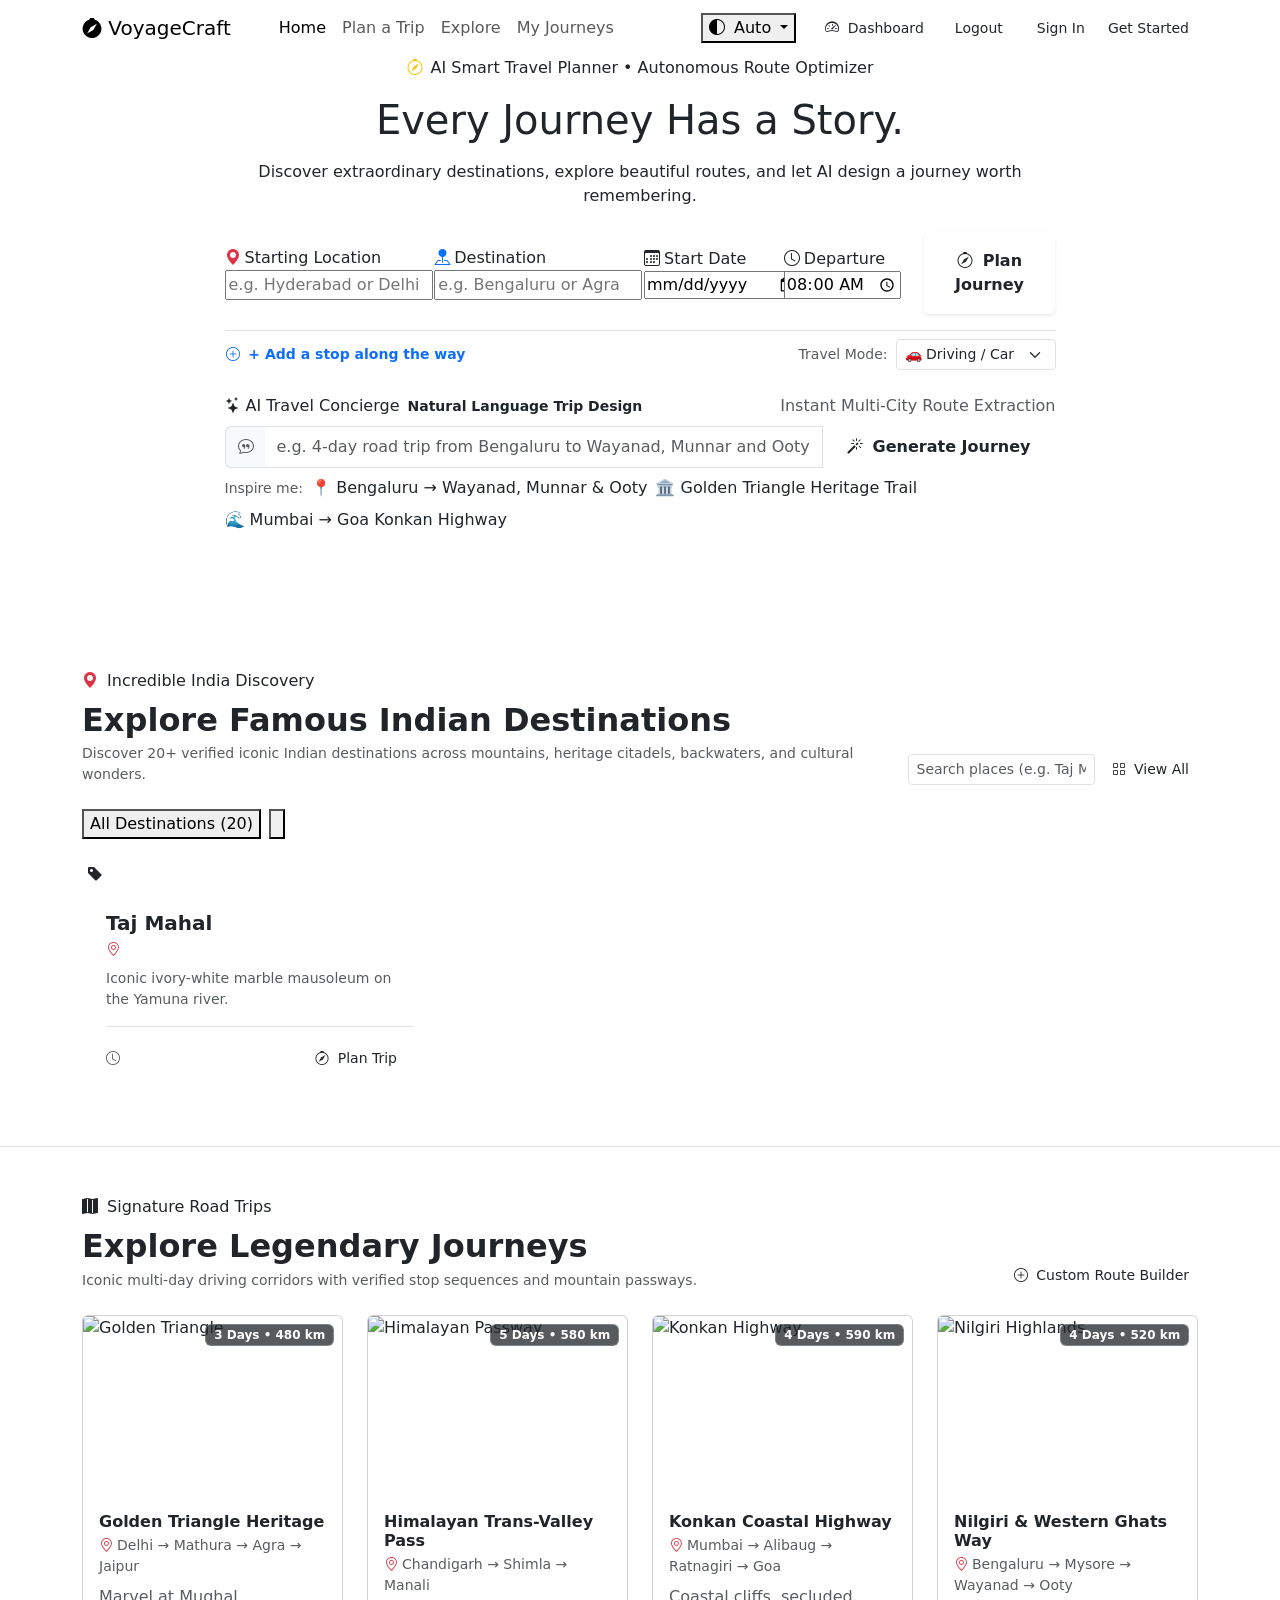
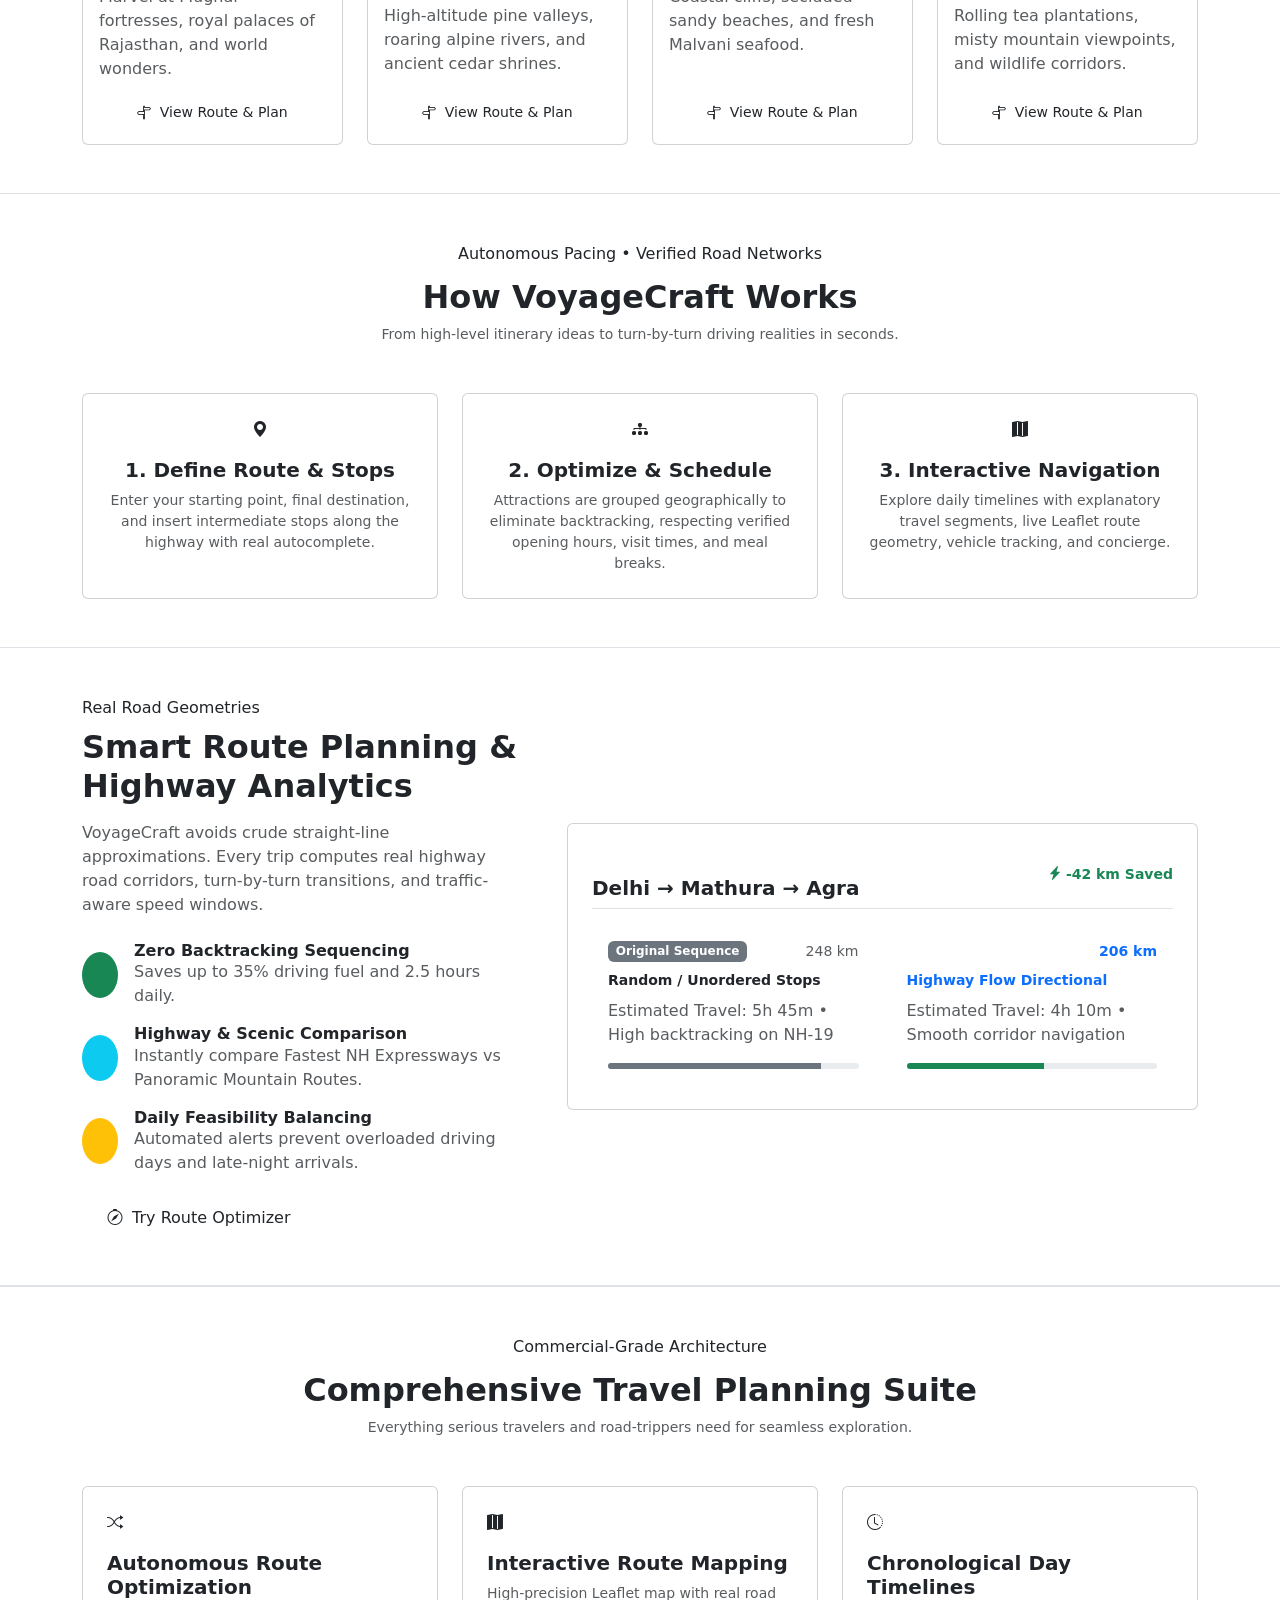
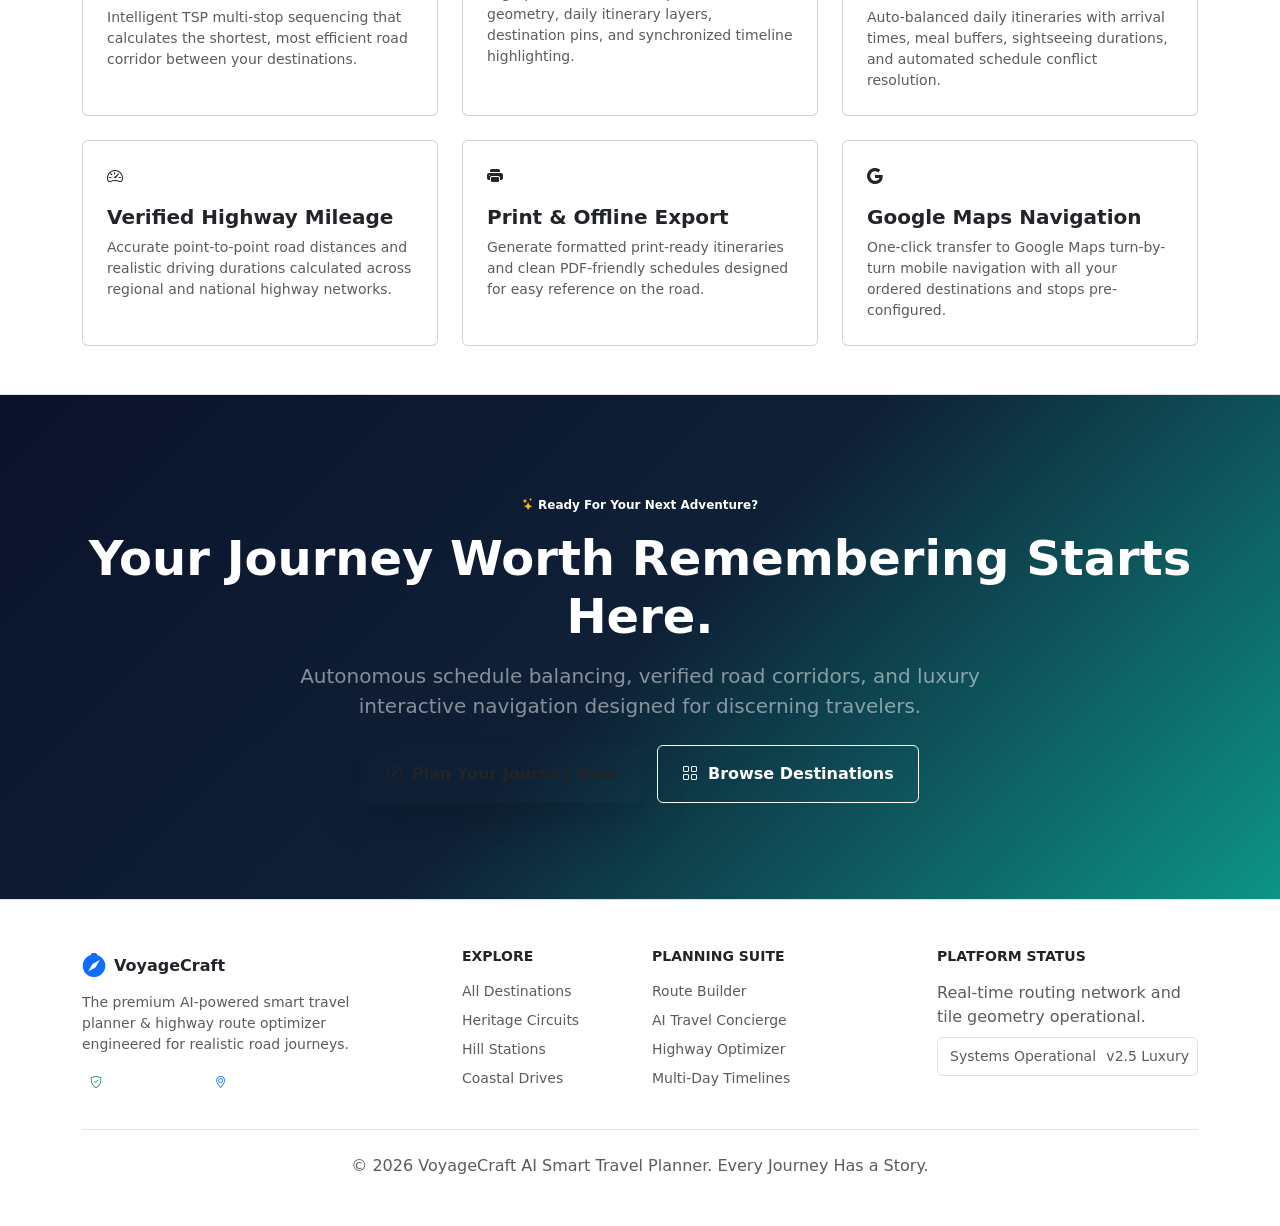
==== commit aaeaa669: "v11" ====
--- a/src/main/resources/templates/index.html
+++ b/src/main/resources/templates/index.html
@@ -522,11 +522,11 @@
                 <div class="col-md-6 col-lg-4">
                     <div class="card glass-card h-100 p-4">
                         <div class="metric-icon blue mb-3">
-                            <i class="bi bi-robot"></i>
-                        </div>
-                        <h5 class="fw-bold">AI Travel Concierge</h5>
+                            <i class="bi bi-shuffle"></i>
+                        </div>
+                        <h5 class="fw-bold">Autonomous Route Optimization</h5>
                         <p class="text-muted small mb-0">
-                            Context-aware travel assistant capable of adding waterfalls, scenic lunch breaks, or adjusting daily pace on demand.
+                            Intelligent TSP multi-stop sequencing that calculates the shortest, most efficient road corridor between your destinations.
                         </p>
                     </div>
                 </div>
@@ -534,11 +534,11 @@
                 <div class="col-md-6 col-lg-4">
                     <div class="card glass-card h-100 p-4">
                         <div class="metric-icon sand mb-3">
-                            <i class="bi bi-wallet2"></i>
-                        </div>
-                        <h5 class="fw-bold">Dynamic Trip Budget</h5>
+                            <i class="bi bi-map-fill"></i>
+                        </div>
+                        <h5 class="fw-bold">Interactive Route Mapping</h5>
                         <p class="text-muted small mb-0">
-                            Real-time fuel calculations based on vehicle mileage, highway tolls, stays, dining, and activity allocations.
+                            High-precision Leaflet map with real road geometry, daily itinerary layers, destination pins, and synchronized timeline highlighting.
                         </p>
                     </div>
                 </div>
@@ -546,11 +546,11 @@
                 <div class="col-md-6 col-lg-4">
                     <div class="card glass-card h-100 p-4">
                         <div class="metric-icon green mb-3">
-                            <i class="bi bi-cloud-sun"></i>
-                        </div>
-                        <h5 class="fw-bold">Weather-Aware Routing</h5>
+                            <i class="bi bi-clock-history"></i>
+                        </div>
+                        <h5 class="fw-bold">Chronological Day Timelines</h5>
                         <p class="text-muted small mb-0">
-                            Dynamic weather forecasts across travel dates with activity suitability recommendations for outdoor sites.
+                            Auto-balanced daily itineraries with arrival times, meal buffers, sightseeing durations, and automated schedule conflict resolution.
                         </p>
                     </div>
                 </div>
@@ -558,11 +558,11 @@
                 <div class="col-md-6 col-lg-4">
                     <div class="card glass-card h-100 p-4">
                         <div class="metric-icon purple mb-3">
-                            <i class="bi bi-journal-bookmark-fill"></i>
-                        </div>
-                        <h5 class="fw-bold">Digital Travel Journal</h5>
+                            <i class="bi bi-speedometer2"></i>
+                        </div>
+                        <h5 class="fw-bold">Verified Highway Mileage</h5>
                         <p class="text-muted small mb-0">
-                            Record visited landmarks, personal ratings, photos, and personal memories for every completed journey.
+                            Accurate point-to-point road distances and realistic driving durations calculated across regional and national highway networks.
                         </p>
                     </div>
                 </div>
@@ -570,11 +570,11 @@
                 <div class="col-md-6 col-lg-4">
                     <div class="card glass-card h-100 p-4">
                         <div class="metric-icon forest mb-3">
-                            <i class="bi bi-file-earmark-pdf-fill"></i>
-                        </div>
-                        <h5 class="fw-bold">Luxury Trip Book PDF Export</h5>
+                            <i class="bi bi-printer-fill"></i>
+                        </div>
+                        <h5 class="fw-bold">Print &amp; Offline Export</h5>
                         <p class="text-muted small mb-0">
-                            Generate formatted print-ready trip dossiers with full daily timetables, driving distances, and packing checklists.
+                            Generate formatted print-ready itineraries and clean PDF-friendly schedules designed for easy reference on the road.
                         </p>
                     </div>
                 </div>
@@ -582,11 +582,11 @@
                 <div class="col-md-6 col-lg-4">
                     <div class="card glass-card h-100 p-4">
                         <div class="metric-icon sand mb-3">
-                            <i class="bi bi-check2-square"></i>
-                        </div>
-                        <h5 class="fw-bold">Interactive Pre-Trip Checklists</h5>
+                            <i class="bi bi-google"></i>
+                        </div>
+                        <h5 class="fw-bold">Google Maps Navigation</h5>
                         <p class="text-muted small mb-0">
-                            Curated checklists for travel documents, vehicle preparation, packing, and hotel confirmations.
+                            One-click transfer to Google Maps turn-by-turn mobile navigation with all your ordered destinations and stops pre-configured.
                         </p>
                     </div>
                 </div>
